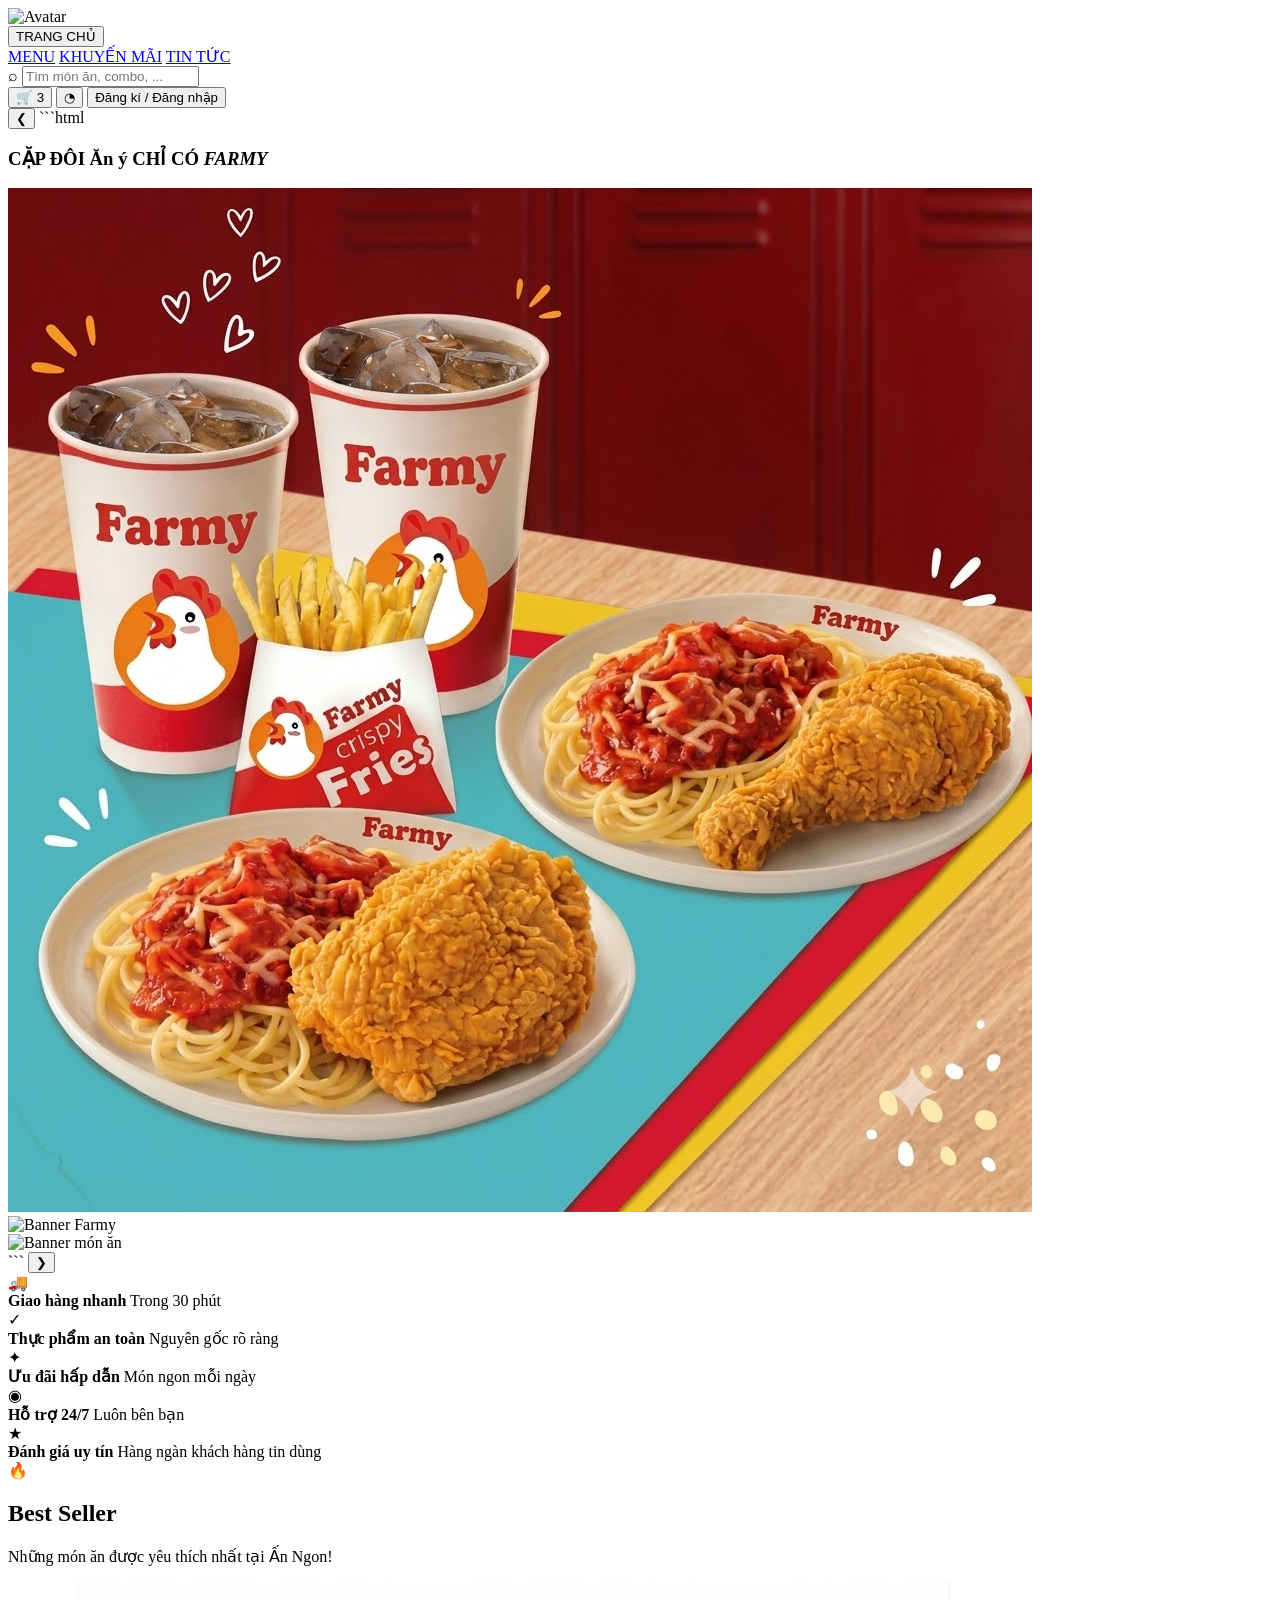
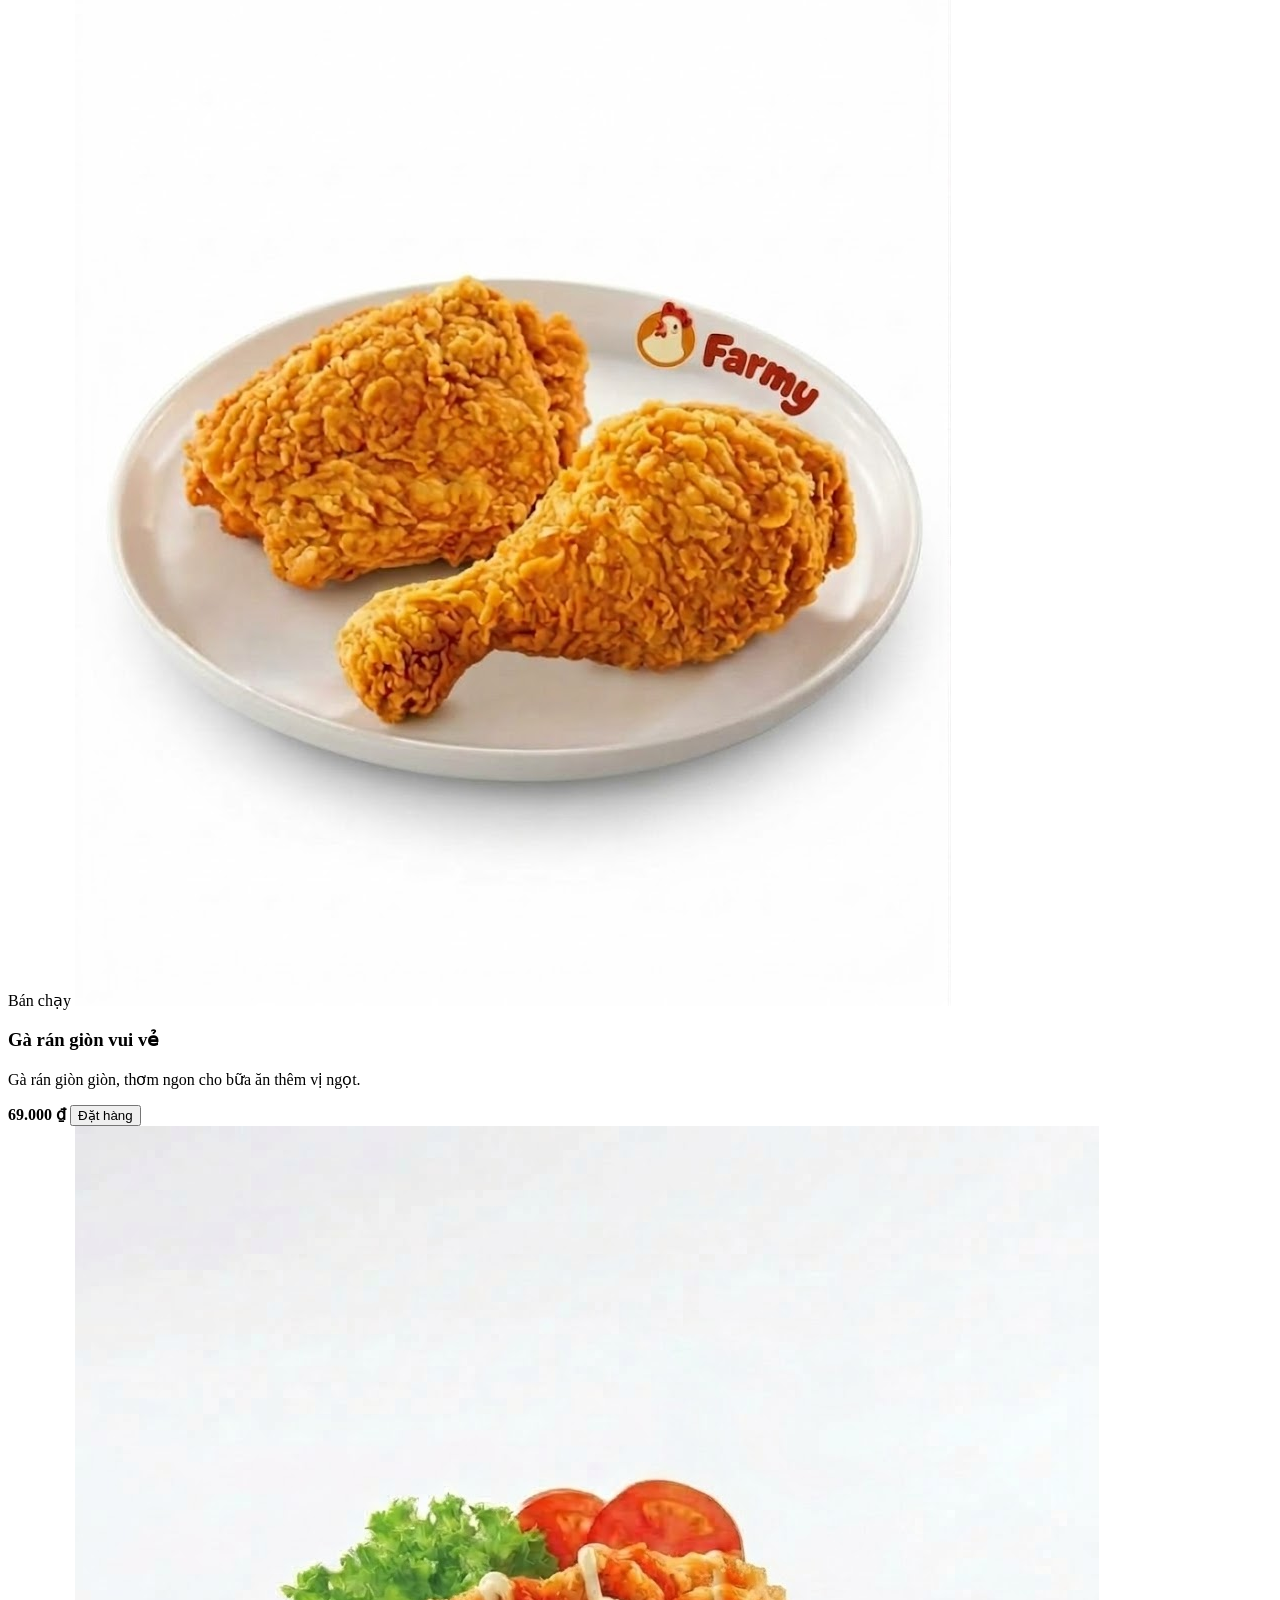
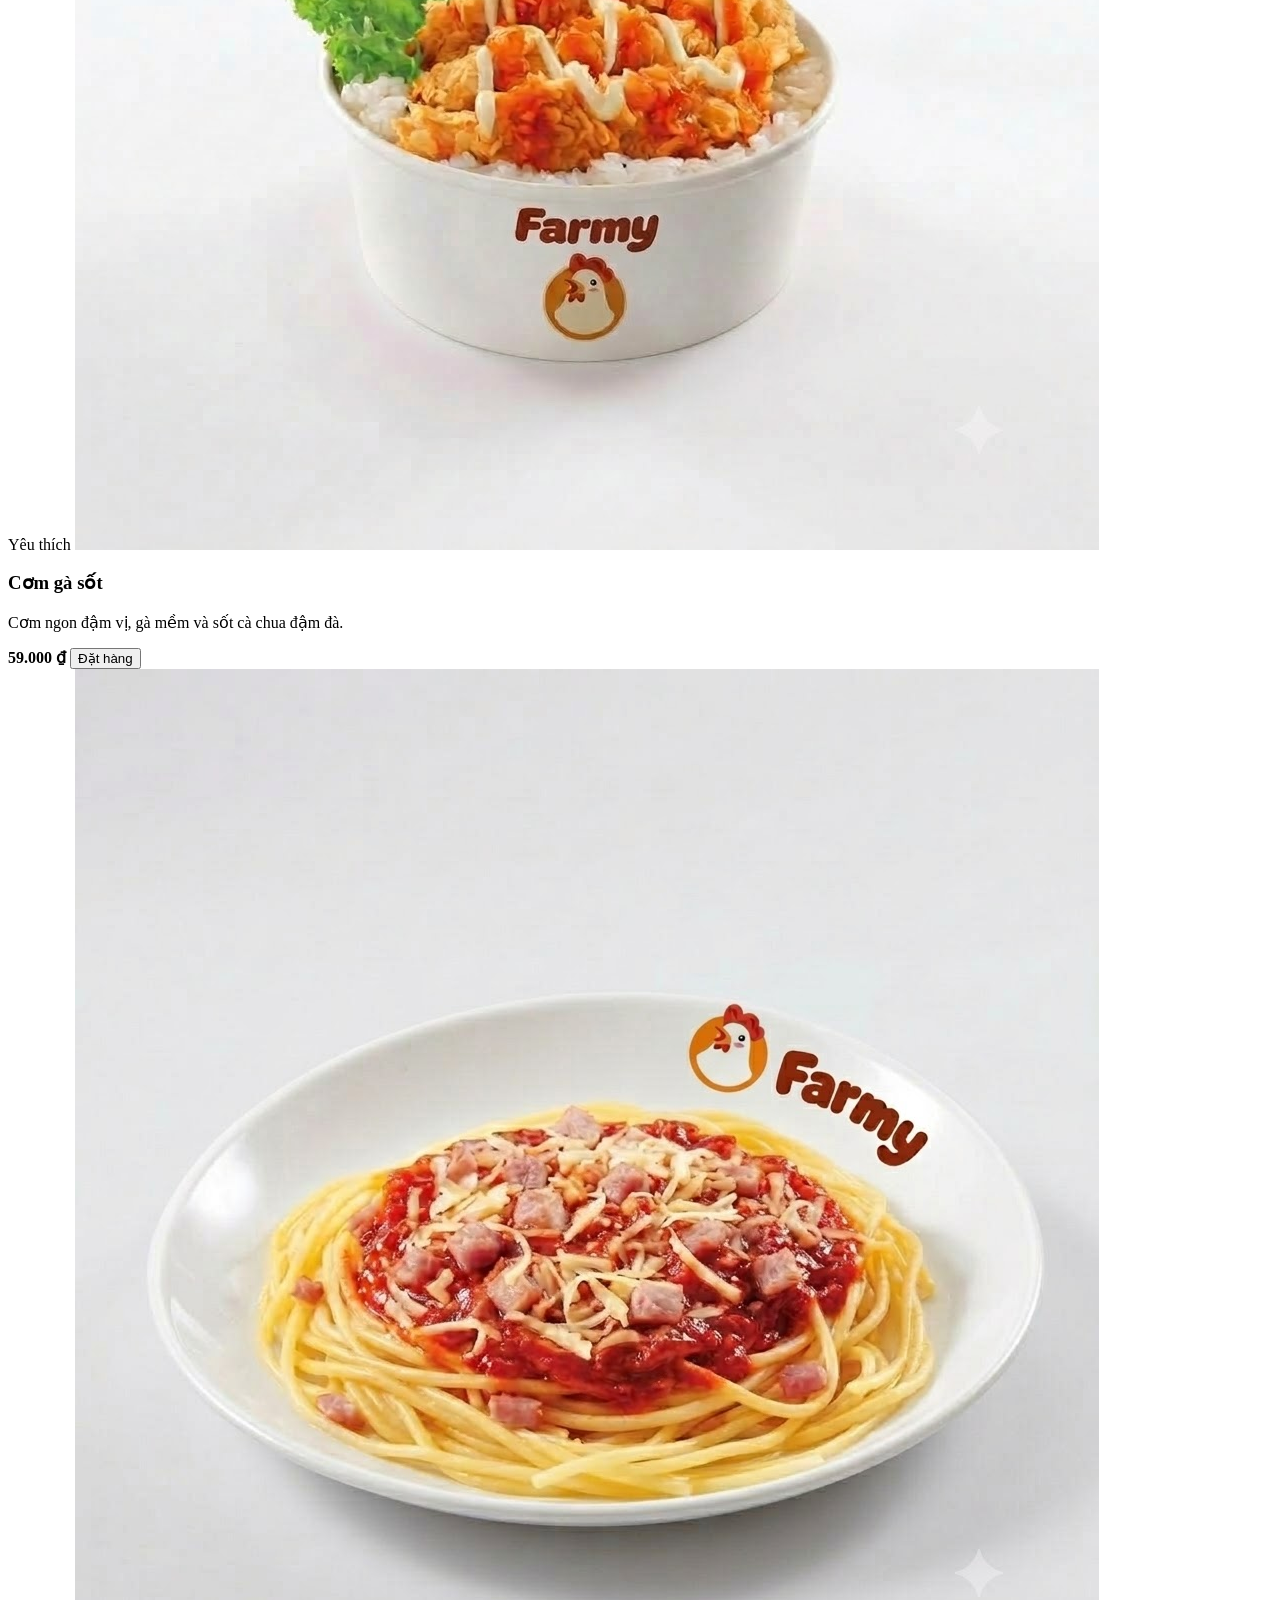
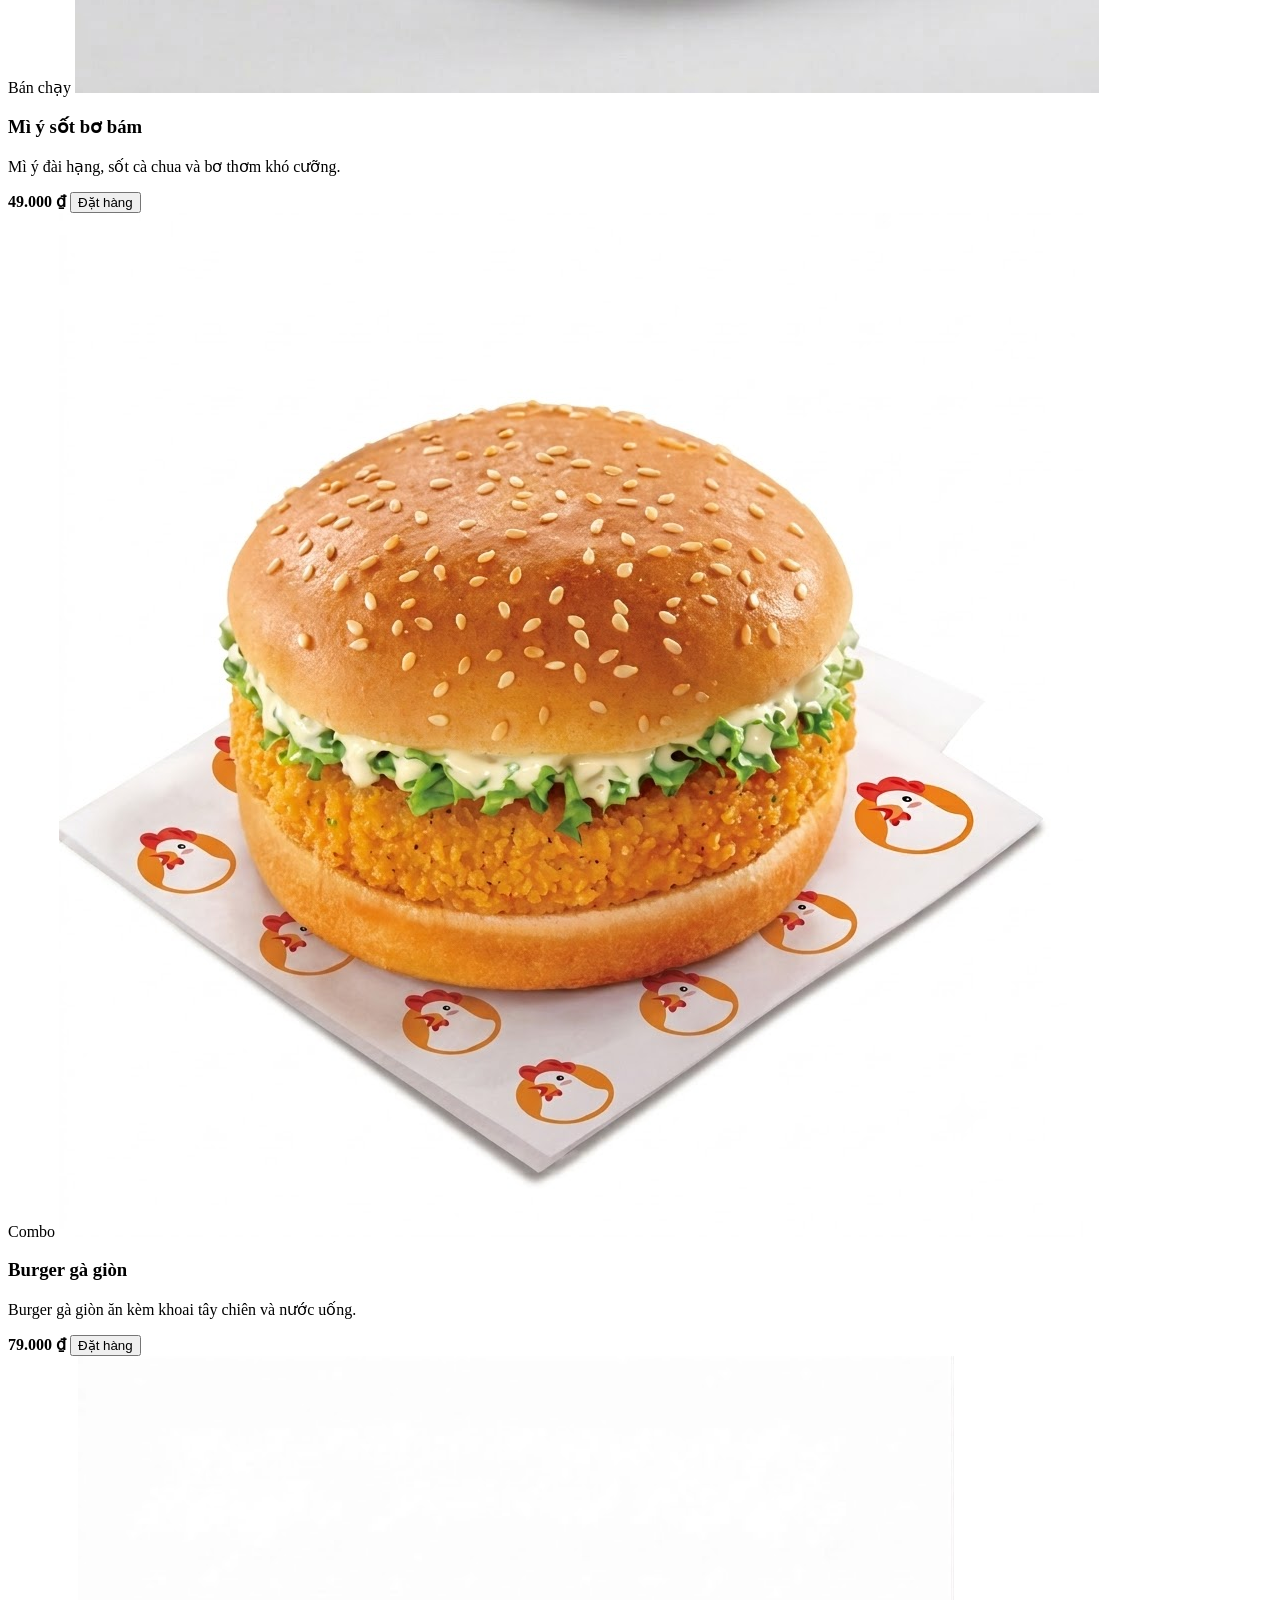
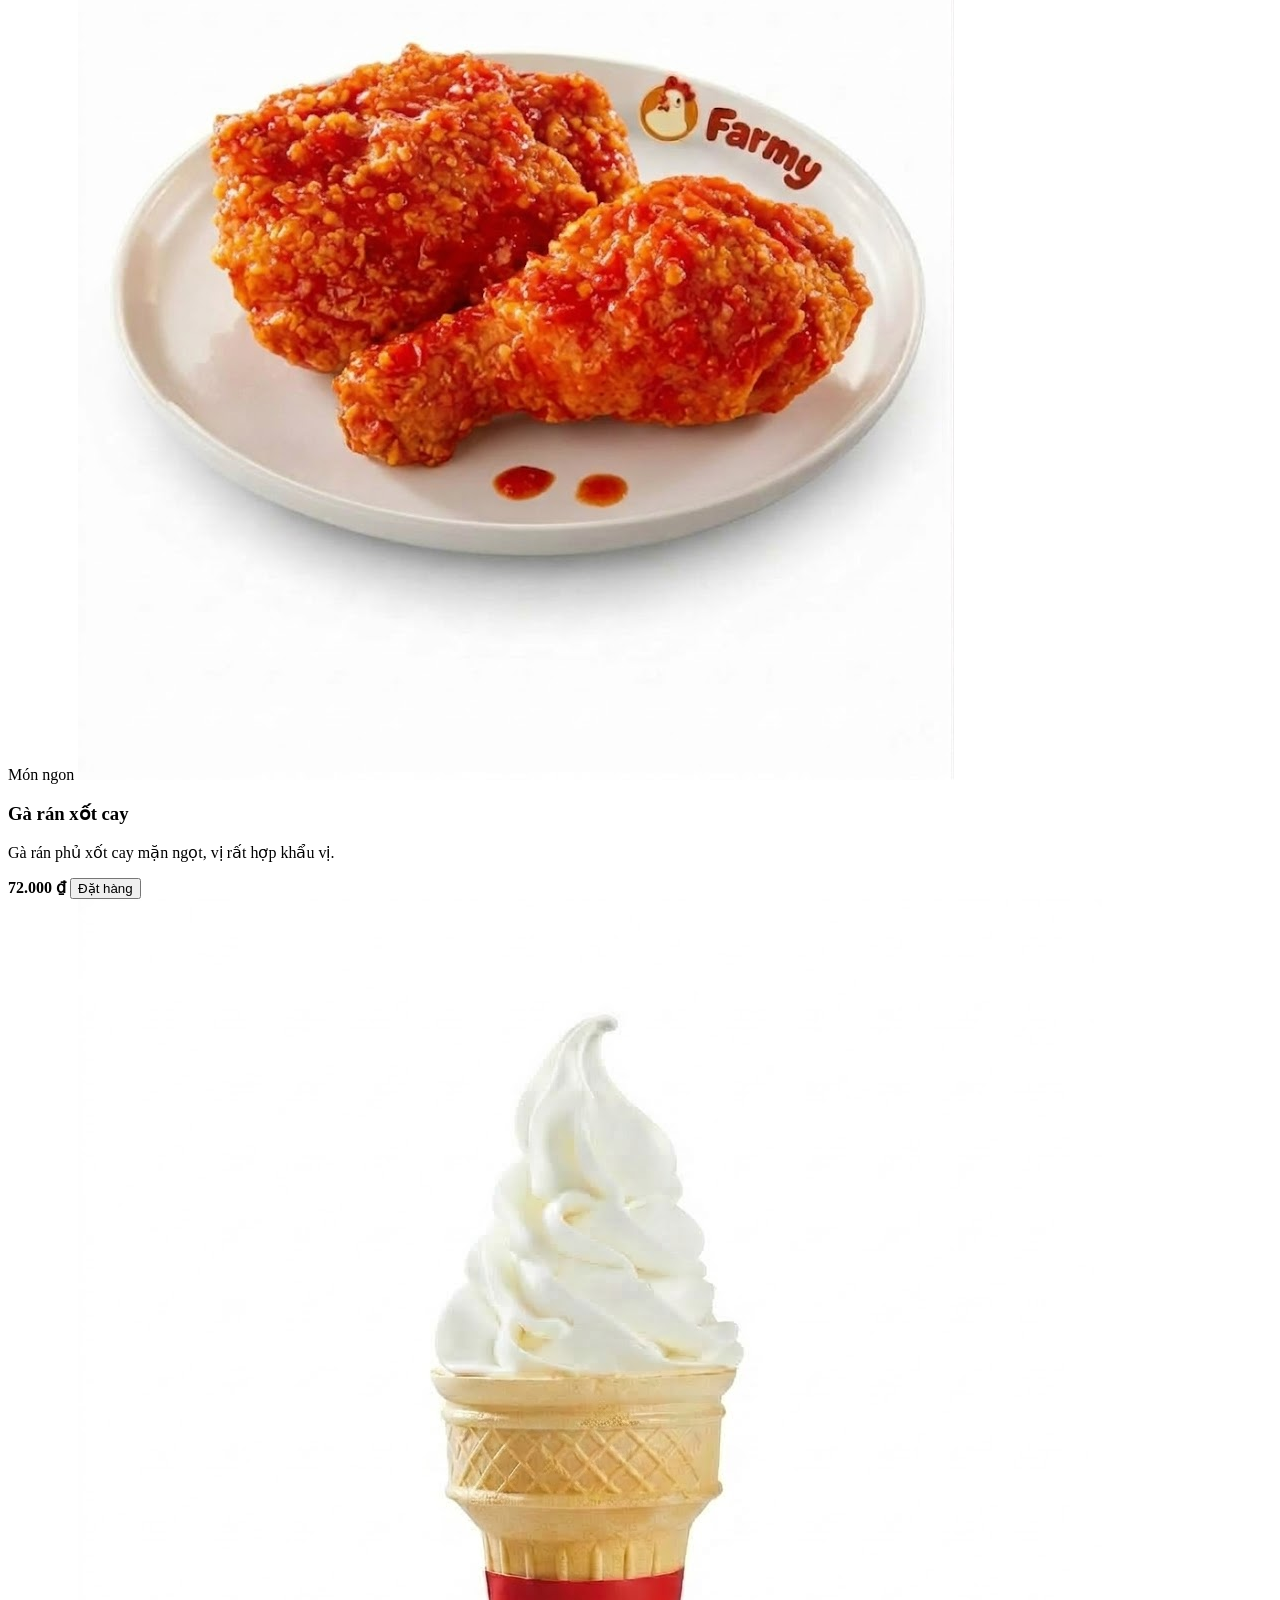
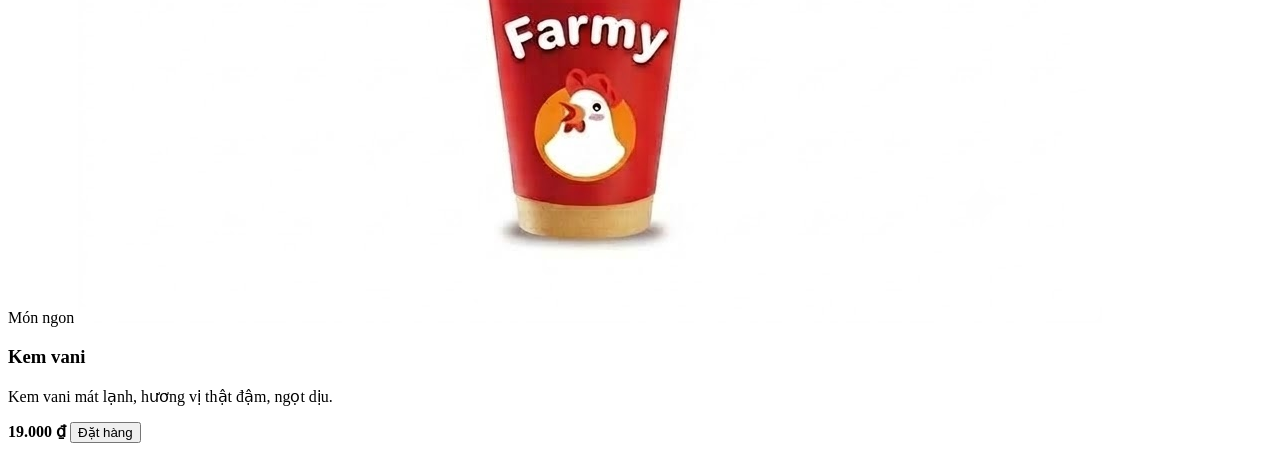
==== test.html @ b663c2c6 "Bo sung anh va cap nhat banner Farmy" ====
<!DOCTYPE html>
<html lang="vi">
  <head>
    <meta charset="UTF-8" />
    <meta name="viewport" content="width=device-width, initial-scale=1.0" />
    <title>Jollibee Style Food Landing Page</title>
    <link rel="preconnect" href="https://fonts.googleapis.com" />
    <link rel="preconnect" href="https://fonts.gstatic.com" crossorigin />
    <link href="https://fonts.googleapis.com/css2?family=Baloo+2:wght@400;600;700;800&family=Inter:wght@400;500;600;700;800&display=swap" rel="stylesheet" />
    <link rel="stylesheet" href="styles.css" />
  </head>
  <body>
    <div class="page-shell">
      <header class="topbar">
        <div class="brand-wrap">
          <div class="avatar">
            <img src="page_logo.png" alt="Avatar" />
          </div>
          <button class="brand-btn">TRANG CHỦ</button>
        </div>

        <nav class="main-nav">
          <a href="#">MENU</a>
          <a href="#">KHUYẾN MÃI</a>
          <a href="#">TIN TỨC</a>
        </nav>

        <div class="header-tools">
          <div class="search-box">
            <span class="icon-search">⌕</span>
            <input type="text" placeholder="Tìm món ăn, combo, ..." />
          </div>

          <button class="icon-btn cart-btn" aria-label="Giỏ hàng">
            <span>🛒</span>
            <span class="cart-badge">3</span>
          </button>

          <button class="icon-btn user-btn" aria-label="Tài khoản">
            <span>◔</span>
          </button>

          <button class="login-btn">Đăng kí / Đăng nhập</button>
        </div>
      </header>

      <main>
<section class="hero slider">
    <button class="slider-arrow left" aria-label="Ảnh trước">
        &#10094;
    </button>


    ```html
<div class="slider-track">
    <article class="slide active" data-bg="#f0d567">
        <div class="hero-copy">
            <h1>
                <span class="line-1">CẶP ĐÔI</span>
                <span class="line-2">Ăn ý</span>
                <span class="line-3">CHỈ CÓ <em>FARMY</em></span>
            </h1>
        </div>

        <div class="hero-visual">
            <div class="product-plate">
                <img src="./assets/images/NguyenThiThuyDuong_251230832/couple-combo.jpg" alt="Combo gà dành cho cặp đôi">
            </div>
        </div>
    </article>

    <div class="slide">
        <img src="assets/images/BuiThiNgocPhuong_251230944/header_image/page_logo.png" alt="Banner Farmy">
    </div>

    <div class="slide">
        <img src="assets/images/NguyenThuyDuong_251230832/Thư mục mới/2b1bd7cd-0207-45e8-986d-f7840a89b9d7.jpg" alt="Banner món ăn">
    </div>
</div>
```

    <button class="slider-arrow right" aria-label="Ảnh tiếp theo">
        &#10095;
    </button>
</section>

         
        <!--Khối dịch vụ-->
        <section class="features">
          <div class="feature-item">
            <div class="feature-icon">🚚</div>
            <div class="feature-text">
              <strong>Giao hàng nhanh</strong>
              <span>Trong 30 phút</span>
            </div>
          </div>

          <div class="feature-item">
            <div class="feature-icon">✓</div>
            <div class="feature-text">
              <strong>Thực phẩm an toàn</strong>
              <span>Nguyên gốc rõ ràng</span>
            </div>
          </div>

          <div class="feature-item">
            <div class="feature-icon">✦</div>
            <div class="feature-text">
              <strong>Ưu đãi hấp dẫn</strong>
              <span>Món ngon mỗi ngày</span>
            </div>
          </div>

          <div class="feature-item">
            <div class="feature-icon">◉</div>
            <div class="feature-text">
              <strong>Hỗ trợ 24/7</strong>
              <span>Luôn bên bạn</span>
            </div>
          </div>

          <div class="feature-item">
            <div class="feature-icon">★</div>
            <div class="feature-text">
              <strong>Đánh giá uy tín</strong>
              <span>Hàng ngàn khách hàng tin dùng</span>
            </div>
          </div>
        </section>

        <section class="best-seller">
          <div class="section-title">
            <span class="title-icon">🔥</span>
            <h2>Best Seller</h2>
            <p>Những món ăn được yêu thích nhất tại Ấn Ngon!</p>
          </div>

          <div class="product-grid">
            <article class="product-card">
              <span class="tag tag-hot">Bán chạy</span>
              <img src="./assets/images/NguyenThiThuyDuong_251230832/fried-chicken.jpg" alt="Gà rán giòn vui vẻ" />
              <h3>Gà rán giòn vui vẻ</h3>
              <p>Gà rán giòn giòn, thơm ngon cho bữa ăn thêm vị ngọt.</p>
              <div class="card-footer">
                <strong>69.000 ₫</strong>
                <button>Đặt hàng</button>
              </div>
            </article>

            <article class="product-card featured">
              <span class="tag tag-fav">Yêu thích</span>
              <img src="./assets/images/NguyenThiThuyDuong_251230832/chicken-rice.jpg" alt="Cơm gà sốt" />
              <h3>Cơm gà sốt</h3>
              <p>Cơm ngon đậm vị, gà mềm và sốt cà chua đậm đà.</p>
              <div class="card-footer">
                <strong>59.000 ₫</strong>
                <button>Đặt hàng</button>
              </div>
            </article>

            <article class="product-card">
              <span class="tag tag-hot">Bán chạy</span>
              <img src="./assets/images/NguyenThiThuyDuong_251230832/spaghetti.jpg" alt="Mì ý sốt bơ bám" />
              <h3>Mì ý sốt bơ bám</h3>
              <p>Mì ý đài hạng, sốt cà chua và bơ thơm khó cưỡng.</p>
              <div class="card-footer">
                <strong>49.000 ₫</strong>
                <button>Đặt hàng</button>
              </div>
            </article>

            <article class="product-card">
              <span class="tag tag-hot">Combo</span>
              <img src="./assets/images/NguyenThiThuyDuong_251230832/chicken-burger.jpg" alt="Burger gà giòn" />
              <h3>Burger gà giòn</h3>
              <p>Burger gà giòn ăn kèm khoai tây chiên và nước uống.</p>
              <div class="card-footer">
                <strong>79.000 ₫</strong>
                <button>Đặt hàng</button>
              </div>
            </article>

            <article class="product-card">
              <span class="tag tag-hot">Món ngon</span>
              <img src="./assets/images/NguyenThiThuyDuong_251230832/spicy-chicken.jpg" alt="Gà rán xốt cay" />
              <h3>Gà rán xốt cay</h3>
              <p>Gà rán phủ xốt cay mặn ngọt, vị rất hợp khẩu vị.</p>
              <div class="card-footer">
                <strong>72.000 ₫</strong>
                <button>Đặt hàng</button>
              </div>
            </article>

            <article class="product-card">
              <span class="tag tag-hot">Món ngon</span>
              <img src="./assets/images/NguyenThiThuyDuong_251230832/vanilla-ice-cream.jpg" alt="Kem vani" />
              <h3>Kem vani</h3>
              <p>Kem vani mát lạnh, hương vị thật đậm, ngọt dịu.</p>
              <div class="card-footer">
                <strong>19.000 ₫</strong>
                <button>Đặt hàng</button>
              </div>
            </article>
          </div>
        </section>
      </main>
    </div>

    <script src="script.js"></script>
  </body>
</html>
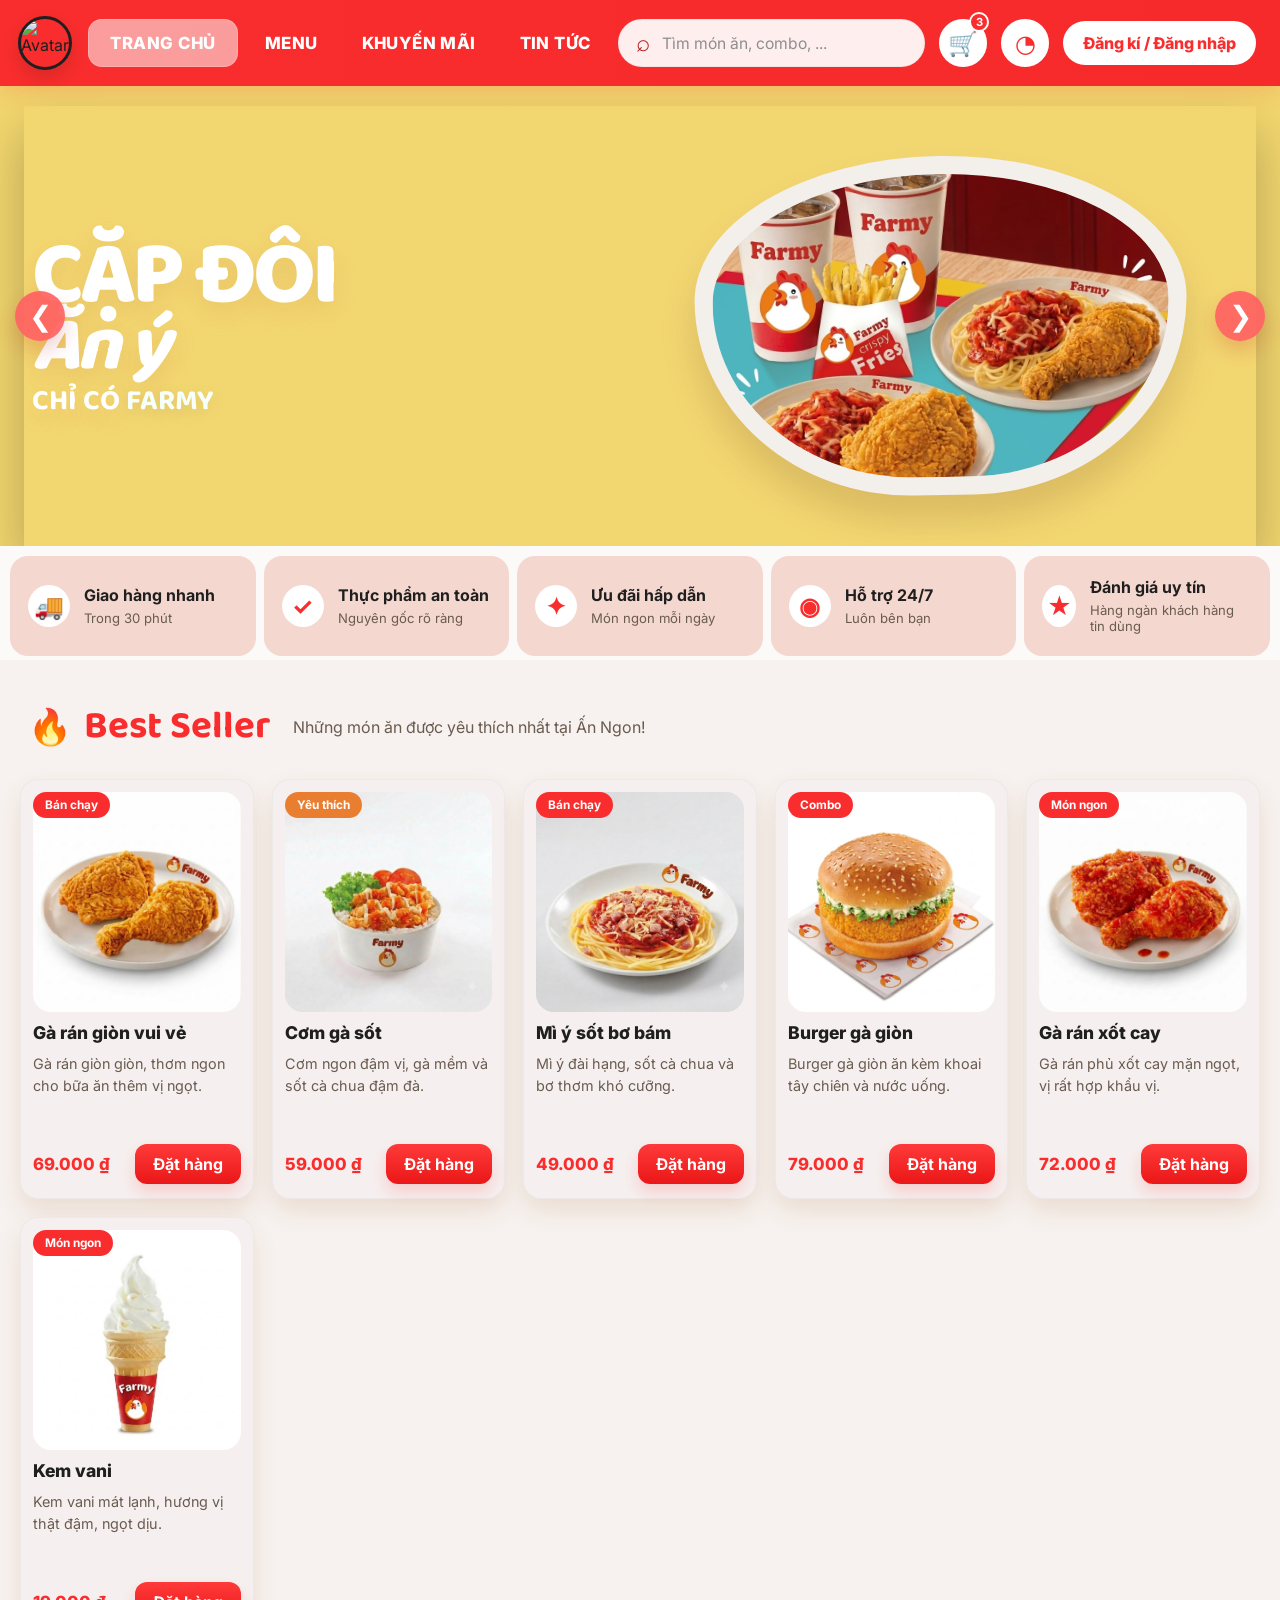
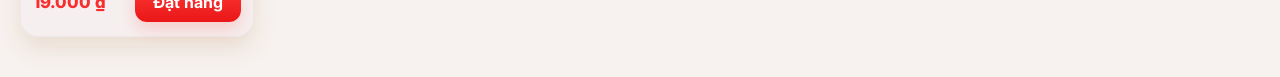
==== commit 097806de: "banner" ====
--- a/test.html
+++ b/test.html
@@ -14,7 +14,7 @@
       <header class="topbar">
         <div class="brand-wrap">
           <div class="avatar">
-            <img src="page_logo.png" alt="Avatar" />
+            <img src="assets/images/BuiThiNgocPhuong_251230944/header_image/page_logo.png" alt="Avatar" />
           </div>
           <button class="brand-btn">TRANG CHỦ</button>
         </div>
@@ -51,7 +51,7 @@
     </button>
 
 
-    ```html
+    
 <div class="slider-track">
     <article class="slide active" data-bg="#f0d567">
         <div class="hero-copy">
@@ -70,14 +70,22 @@
     </article>
 
     <div class="slide">
-        <img src="assets/images/BuiThiNgocPhuong_251230944/header_image/page_logo.png" alt="Banner Farmy">
-    </div>
-
-    <div class="slide">
-        <img src="assets/images/NguyenThuyDuong_251230832/Thư mục mới/2b1bd7cd-0207-45e8-986d-f7840a89b9d7.jpg" alt="Banner món ăn">
-    </div>
+                    <img src="assets/images/MaiPhuongDung_251230824_banner-img/best1.png">
+                </div>
+                <div class="slide">
+                    <img src="assets/images/MaiPhuongDung_251230824_banner-img/best2.png">
+                </div>
+                <div class="slide">
+                    <img src="assets/images/MaiPhuongDung_251230824_banner-img/best3.png">
+                </div>
+                <div class="slide">
+                    <img src="assets/images/MaiPhuongDung_251230824_banner-img/best4.png">
+                </div>
+                <div class="slide">
+                    <img src="assets/images/MaiPhuongDung_251230824_banner-img/best5.png">
+                </div>
 </div>
-```
+
 
     <button class="slider-arrow right" aria-label="Ảnh tiếp theo">
         &#10095;
--- a/styles.css
+++ b/styles.css
@@ -0,0 +1,745 @@
+* {
+  box-sizing: border-box;
+}
+
+:root {
+  --red: #f92d2d;
+  --red-dark: #db1b1b;
+  --yellow: #f2d66e;
+  --cream: #f6e7c4;
+  --orange: #f4b971;
+  --soft-pink: #f9e2d2;
+  --white: #fff;
+  --text: #1f1f1f;
+  --muted: #6a5b50;
+  --card-shadow: 0 12px 25px rgba(146, 76, 0, 0.12);
+  --radius: 24px;
+}
+
+html {
+  scroll-behavior: smooth;
+}
+
+body {
+  margin: 0;
+  font-family: "Inter", sans-serif;
+  background: #f4f4f4;
+  color: var(--text);
+  background-image:url(assets/images/NguyenThiThuyDuong_251230832/background-2.jpg);
+}
+.menu{
+  color:#db1b1b;
+  display:inline-block;
+}
+
+img {
+  max-width: 100%;
+  display: block;
+}
+
+button,
+input {
+  font: inherit;
+}
+
+button {
+  cursor: pointer;
+  border: none;
+}
+
+.page-shell {
+  max-width: 1600px;
+  margin: 0 auto;
+  background: #f7f2ef;
+}
+
+.topbar {
+  height: 86px;
+  background: linear-gradient(90deg, var(--red) 0%, #f62a2a 100%);
+  display: flex;
+  align-items: center;
+  justify-content: space-between;
+  gap: 20px;
+  padding: 0 24px 0 18px;
+  position: sticky;
+  top: 0;
+  z-index: 20;
+  box-shadow: 0 6px 18px rgba(255, 67, 67, 0.18);
+}
+
+.brand-wrap {
+  display: flex;
+  align-items: center;
+  gap: 16px;
+  min-width: 200px;
+}
+
+.avatar {
+  width: 54px;
+  height: 54px;
+  border-radius: 50%;
+  overflow: hidden;
+  border: 3px solid;
+  box-shadow: 0 8px 18px rgba(0, 0, 0, 0.12);
+}
+
+.avatar img {
+  width: 100%;
+  height: 100%;
+
+}
+
+.brand-btn {
+  background: #fff8;
+  color: #fff;
+  border-radius: 14px;
+  font-weight: 800;
+  font-size: 1.05rem;
+  letter-spacing: 0.5px;
+  padding: 14px 22px;
+  box-shadow: inset 0 0 0 1px rgba(255,255,255,0.18);
+}
+
+.main-nav {
+  display: flex;
+  align-items: center;
+  gap: 44px;
+  flex: 1;
+  justify-content: center;
+}
+
+.main-nav a {
+  text-decoration: none;
+  color: #fff;
+  font-weight: 800;
+  font-size: 1.05rem;
+  letter-spacing: 0.4px;
+  position: relative;
+  transition: opacity 0.2s ease;
+}
+
+.main-nav a:hover {
+  opacity: 0.8;
+}
+
+.header-tools {
+  display: flex;
+  align-items: center;
+  gap: 14px;
+}
+
+.search-box {
+  display: flex;
+  align-items: center;
+  background: rgba(255, 255, 255, 0.92);
+  border-radius: 999px;
+  height: 48px;
+  padding: 0 18px;
+  min-width: 290px;
+  box-shadow: inset 0 0 0 1px rgba(0,0,0,0.04);
+}
+
+.icon-search {
+  font-size: 1.5rem;
+  color: #b61a1a;
+  margin-right: 10px;
+  line-height: 1;
+}
+
+.search-box input {
+  border: none;
+  outline: none;
+  background: transparent;
+  width: 100%;
+  color: var(--muted);
+  font-size: 0.98rem;
+}
+
+.search-box input::placeholder {
+  color: #8e8e8e;
+}
+
+.icon-btn {
+  width: 48px;
+  height: 48px;
+  border-radius: 50%;
+  background: rgba(255,255,255,0.2);
+  color: #fff;
+  font-size: 1.5rem;
+  position: relative;
+  display: grid;
+  place-items: center;
+  box-shadow: inset 0 0 0 1px rgba(255,255,255,0.22);
+}
+
+.cart-btn {
+  background: #fff;
+  color: var(--red);
+}
+
+.cart-badge {
+  position: absolute;
+  top: -7px;
+  right: -2px;
+  width: 20px;
+  height: 20px;
+  border-radius: 50%;
+  background: var(--red);
+  color: white;
+  font-size: 0.7rem;
+  display: grid;
+  place-items: center;
+  font-weight: 700;
+  border: 2px solid #fff;
+}
+
+.user-btn {
+  background: #fff;
+  color: var(--red);
+}
+
+.login-btn {
+  background: #fff;
+  color: var(--red);
+  font-weight: 800;
+  border-radius: 999px;
+  padding: 12px 20px;
+  white-space: nowrap;
+}
+
+.hero {
+  position: relative;
+  background: var(--yellow);
+  display: flex;
+  align-items: stretch;
+  justify-content: center;
+  padding: 20px 24px 0;
+  overflow: hidden;
+}
+
+.slider-track {
+  position: relative;
+  width: 100%;
+  min-height: 440px;
+}
+
+.slide {
+  display: none;
+  min-height: 440px;
+  align-items: center;
+  justify-content: space-between;
+  gap: 20px;
+  padding: 18px 20px 0 22px;
+  background: linear-gradient(90deg, rgba(255, 255, 255, 0.02), rgba(255,255,255,0.02));
+}
+
+.slide.active {
+  display: flex;
+}
+
+.hero-copy {
+  flex: 1;
+  padding-left: 8px;
+}
+
+.hero-copy h1 {
+  margin: 0;
+  font-family: "Baloo 2", cursive;
+  font-weight: 800;
+  line-height: 0.85;
+  color: #fff;
+  text-shadow: 0 10px 25px rgba(184, 71, 36, 0.12);
+  letter-spacing: -4px;
+}
+
+.hero-copy .line-1,
+.hero-copy .line-2,
+.hero-copy .line-3 {
+  display: block;
+}
+
+.hero-copy .line-1 {
+  font-size: clamp(4rem, 7vw, 9rem);
+  color: #fff;
+}
+
+.hero-copy .line-2 {
+  font-size: clamp(3.5rem, 6vw, 7rem);
+  font-style: italic;
+  color: #fff;
+  font-family: "Baloo 2", cursive;
+}
+
+.hero-copy .line-3 {
+  font-size: clamp(1.8rem, 2vw, 2.4rem);
+  letter-spacing: 0;
+  color: #fff;
+  font-weight: 700;
+  margin-top: 10px;
+}
+
+.hero-copy .line-3 em {
+  font-style: normal;
+  color: #f6fff9;
+  text-shadow: 0 5px 18px rgba(0,0,0,0.1);
+}
+
+.hero-visual {
+  position: relative;
+  flex: 1.1;
+  display: flex;
+  justify-content: center;
+  align-items: center;
+  min-height: 420px;
+}
+
+.product-plate {
+  width: min(680px, 78%);
+  min-width: 320px;
+  aspect-ratio: 1.45;
+  border-radius: 50% 50% 44% 44% / 42% 42% 58% 58%;
+  background: #f3efea;
+  box-shadow: 0 25px 35px rgba(111, 68, 33, 0.18);
+  display: flex;
+  align-items: center;
+  justify-content: center;
+  padding: 18px;
+  transform: rotate(-1deg);
+}
+
+.product-plate img {
+  width: 100%;
+  height: 100%;
+  object-fit: cover;
+  border-radius: 50% 50% 44% 44% / 42% 42% 58% 58%;
+}
+
+.fork-wrap {
+  position: absolute;
+  right: 0;
+  top: 26%;
+  width: 160px;
+  transform: rotate(18deg);
+  filter: drop-shadow(0 12px 24px rgba(52, 24, 10, 0.2));
+}
+
+.fork-wrap.tiny {
+  width: 120px;
+}
+
+.fork-wrap img {
+  width: 100%;
+  height: auto;
+  object-fit: contain;
+}
+
+.slider-arrow {
+  position: absolute;
+  top: 50%;
+  transform: translateY(-50%);
+  width: 54px;
+  height: 54px;
+  border-radius: 50%;
+  background: rgba(255, 98, 98, 0.92);
+  color: #fff;
+  box-shadow: 0 10px 20px rgba(183, 31, 31, 0.2);
+  font-size: 2.5rem;
+  line-height: 1;
+  z-index: 2;
+}
+
+.slider-arrow.left {
+  left: 16px;
+}
+
+.slider-arrow.right {
+  right: 16px;
+}
+
+.features {
+  background: rgba(255,255,255,0.62);
+  margin: 0 0 18px;
+  display: grid;
+  grid-template-columns: repeat(5, minmax(180px, 1fr));
+  gap: 8px;
+  padding: 10px 10px 4px;
+}
+
+.feature-item {
+  background: #f4d7cf;
+  border-radius: 18px;
+  padding: 16px 18px;
+  display: flex;
+  align-items: center;
+  gap: 14px;
+  min-height: 100px;
+}
+
+.feature-icon {
+  width: 42px;
+  height: 42px;
+  border-radius: 50%;
+  background: #fff;
+  color: var(--red);
+  display: grid;
+  place-items: center;
+  font-size: 1.5rem;
+  font-weight: 700;
+}
+
+.feature-text {
+  display: flex;
+  flex-direction: column;
+  gap: 4px;
+}
+
+.feature-text strong {
+  font-size: 1rem;
+  line-height: 1.2;
+}
+
+.feature-text span {
+  font-size: 0.82rem;
+  color: var(--muted);
+}
+
+.best-seller {
+  padding: 18px 20px 40px;
+}
+
+.section-title {
+  display: flex;
+  align-items: center;
+  gap: 12px;
+  margin-bottom: 22px;
+  padding-left: 8px;
+}
+
+.title-icon {
+  font-size: 2.2rem;
+}
+
+.section-title h2 {
+  margin: 0;
+  font-size: clamp(2.1rem, 3vw, 3rem);
+  color: var(--red);
+  font-family: "Baloo 2", cursive;
+}
+
+.section-title p {
+  margin: 0 0 0 10px;
+  color: var(--muted);
+  font-size: 1rem;
+}
+
+.product-grid {
+  display: grid;
+  grid-template-columns: repeat(5, minmax(200px, 1fr));
+  gap: 18px;
+}
+
+.product-card {
+  background: #f5f0ef;
+  border-radius: 18px;
+  box-shadow: var(--card-shadow);
+  padding: 12px 12px 14px;
+  position: relative;
+  min-height: 420px;
+  display: flex;
+  flex-direction: column;
+  gap: 10px;
+  border: 1px solid rgba(0,0,0,0.03);
+  transition: transform 0.25s ease, box-shadow 0.25s ease;
+}
+
+.product-card:hover {
+  transform: translateY(-4px);
+  box-shadow: 0 18px 28px rgba(146, 76, 0, 0.14);
+}
+
+.tag {
+  position: absolute;
+  top: 12px;
+  left: 12px;
+  display: inline-flex;
+  align-items: center;
+  justify-content: center;
+  border-radius: 999px;
+  padding: 6px 12px;
+  font-size: 0.74rem;
+  font-weight: 700;
+  color: #fff;
+  z-index: 1;
+}
+
+.tag-hot {
+  background: var(--red);
+}
+
+.tag-fav {
+  background: #ea7e30;
+}
+
+.product-card img {
+  width: 100%;
+  height: 220px;
+  object-fit: cover;
+  border-radius: 18px;
+  background: #fff;
+}
+
+.product-card h3 {
+  margin: 0;
+  font-size: 1.1rem;
+  font-weight: 800;
+  color: var(--text);
+}
+
+.product-card p {
+  margin: 0;
+  font-size: 0.9rem;
+  line-height: 1.55;
+  color: var(--muted);
+  flex: 1;
+}
+
+.card-footer {
+  display: flex;
+  align-items: center;
+  justify-content: space-between;
+  gap: 12px;
+}
+
+.card-footer strong {
+  color: var(--red);
+  font-size: 1.05rem;
+  font-weight: 800;
+}
+
+.card-footer button {
+  background: linear-gradient(180deg, #ff3a3a 0%, #ea1717 100%);
+  color: #fff;
+  border-radius: 12px;
+  padding: 10px 18px;
+  font-weight: 700;
+  box-shadow: 0 8px 16px rgba(255, 68, 68, 0.2);
+}
+
+@media (max-width: 1200px) {
+  .main-nav {
+    gap: 22px;
+  }
+
+  .product-grid {
+    grid-template-columns: repeat(3, minmax(200px, 1fr));
+  }
+
+  .features {
+    grid-template-columns: repeat(3, minmax(200px, 1fr));
+  }
+}
+
+@media (max-width: 960px) {
+  .topbar {
+    flex-wrap: wrap;
+    height: auto;
+    padding: 16px 18px;
+  }
+
+  .brand-wrap,
+  .main-nav,
+  .header-tools {
+    width: 100%;
+  }
+
+  .main-nav {
+    justify-content: flex-start;
+    flex-wrap: wrap;
+  }
+
+  .header-tools {
+    justify-content: space-between;
+    flex-wrap: wrap;
+  }
+
+  .search-box {
+    min-width: 180px;
+    flex: 1;
+  }
+
+  .slide {
+    flex-direction: column;
+    text-align: center;
+    padding-top: 30px;
+  }
+
+  .hero-copy {
+    padding-left: 0;
+  }
+
+  .hero-visual {
+    width: 100%;
+  }
+
+  .product-grid {
+    grid-template-columns: repeat(2, minmax(200px, 1fr));
+  }
+}
+
+@media (max-width: 620px) {
+  .topbar {
+    gap: 12px;
+  }
+
+  .brand-btn {
+    display: none;
+  }
+
+  .main-nav {
+    gap: 10px 18px;
+  }
+
+  .header-tools {
+    gap: 8px;
+  }
+
+  .login-btn {
+    padding: 10px 14px;
+  }
+
+  .search-box {
+    min-width: 140px;
+  }
+
+  .features,
+  .product-grid {
+    grid-template-columns: 1fr;
+  }
+
+  .section-title {
+    flex-wrap: wrap;
+  }
+
+  .section-title p {
+    margin-left: 0;
+    width: 100%;
+  }
+
+  .slider-arrow {
+    width: 42px;
+    height: 42px;
+    font-size: 2rem;
+  }
+}
+
+/* Banner chứa slider */
+
+
+
+.banner-slide {
+    position: relative;
+    display: block;
+    padding: 0;
+    width: 100%;
+    aspect-ratio: 16/9;
+    overflow: hidden;
+    background: #f2d66e;
+}
+
+/* Khung chứa 3 ảnh */
+.slide-wrapper {
+    position: relative;
+    width: 100%;
+    height: 100%;
+    overflow:hidden;
+}
+.slider-track{
+  width:100%;
+  height:100%;
+  display:flex;
+  justify-content: center;
+  align-items: center;
+}
+.slide{
+    width: 100%;
+    height:100%;
+    padding:0;
+    overflow: hidden;
+    box-shadow: 0 1.5rem 3rem rgba(6,0,0,0.25);
+    display: none;
+    justify-content: center;
+    align-items: center;
+}
+/* Mặc định ẩn ảnh */
+
+
+/* Chỉ hiện ảnh đang được chọn */
+.slide.active {
+    display: flex;
+}
+
+/* Ảnh chiếm toàn bộ chiều rộng banner */
+.slide img {
+    width: 100%;
+    height: 100%;
+    object-fit: cover;
+}
+.slide-nav {
+   display: flex;
+    column-gap: 1rem;
+    position: absolute;
+    bottom: 1.25rem;
+    left: 50%;
+    transform: translateX(-50%);
+    z-index: 1;
+}
+.slide-nav a {
+    width: 0.5rem;
+    height: 0.5rem;
+    background-color: #fff;
+    opacity: 0.75;
+}
+.slide-nav a:hover{
+   opacity: 1;
+}
+/* Hai nút điều hướng */
+.slider-arrow {
+    position: absolute;
+    top: 50%;
+    transform: translateY(-50%);
+    z-index: 10;
+    width: 50px;
+    height: 50px;
+    border-radius: 50%;
+    background: rgba(255, 98, 98, 0.92);
+    color: white;
+    font-size: 28px;
+    cursor: pointer;
+    display: flex;
+    align-items: center;
+    justify-content: center;
+}
+
+.slider-arrow.left {
+    left: 15px;
+}
+
+.slider-arrow.right {
+    right: 15px;
+}
+
+@media (max-width: 600px) {
+    .slider-arrow {
+        width: 36px;
+        height: 36px;
+        font-size: 20px;
+    }
+
+    .slider-arrow.left {
+        left: 8px;
+    }
+
+    .slider-arrow.right {
+        right: 8px;
+    }
+}
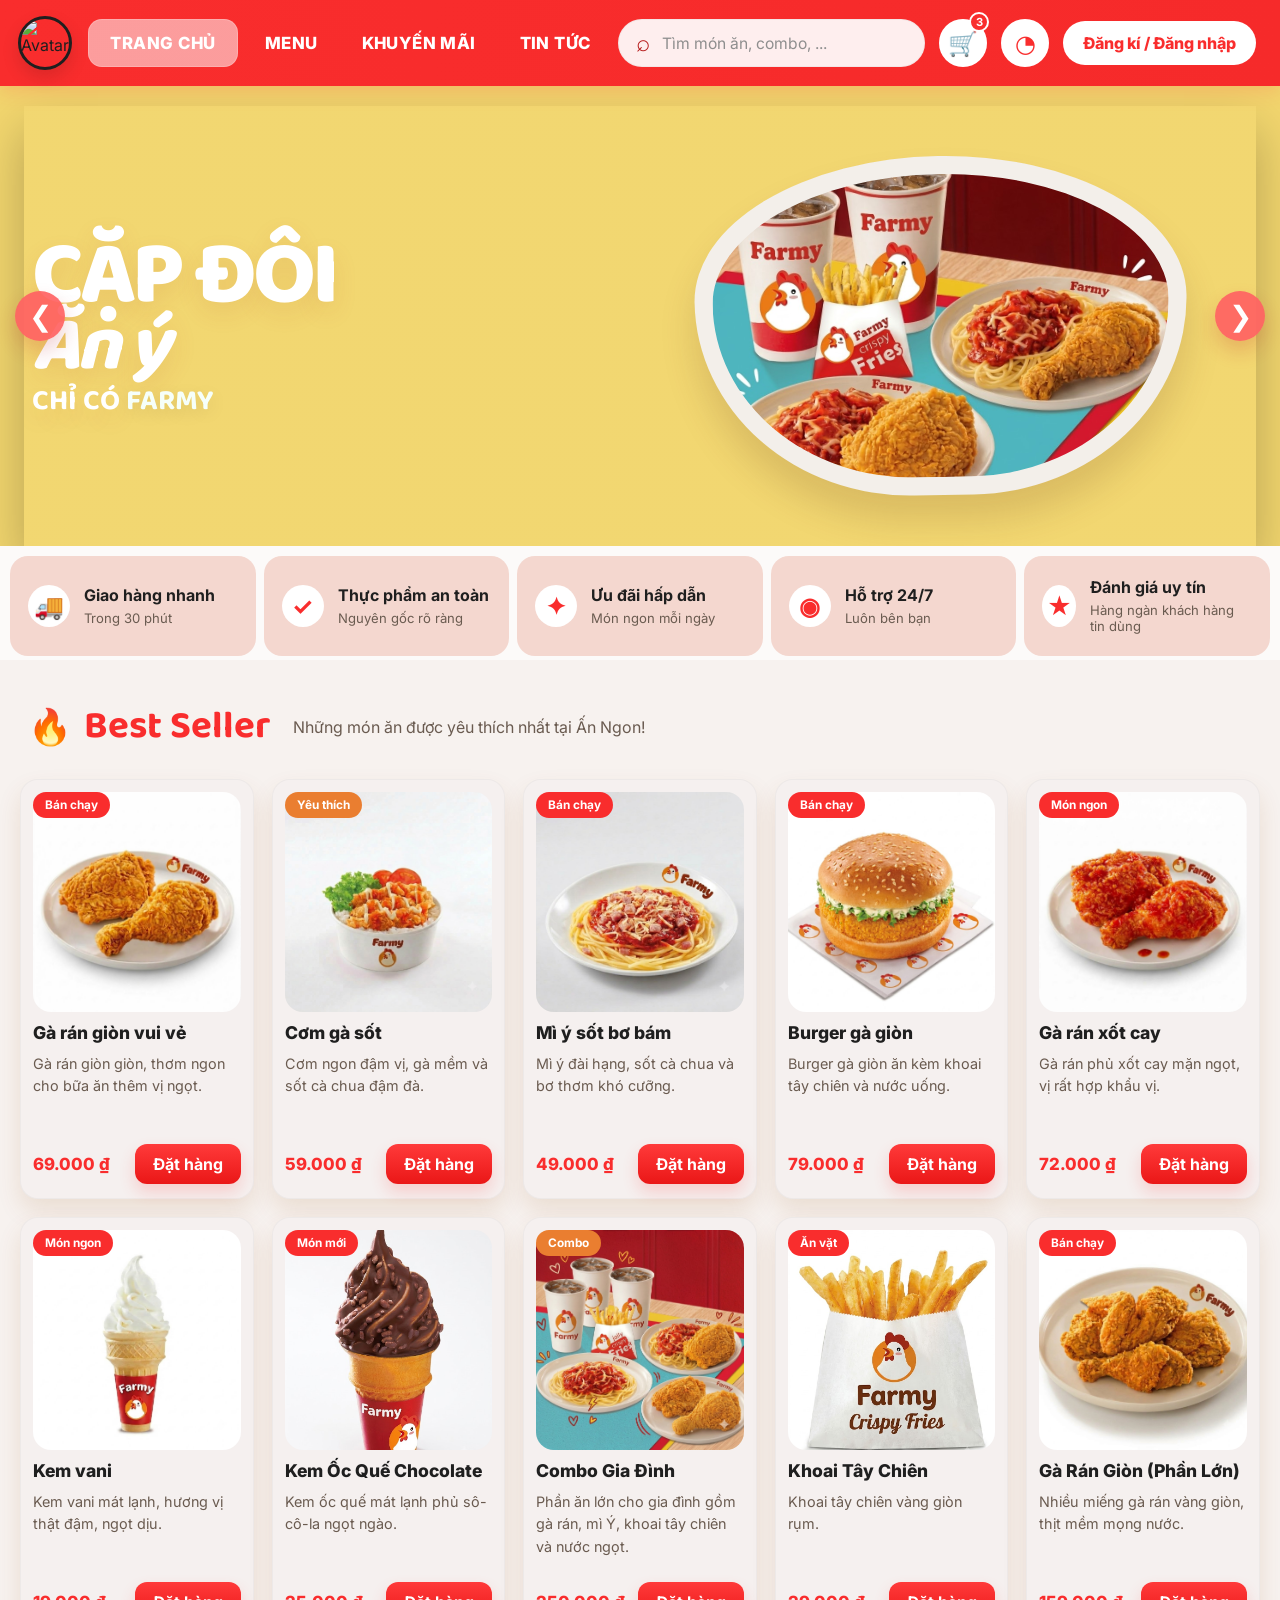
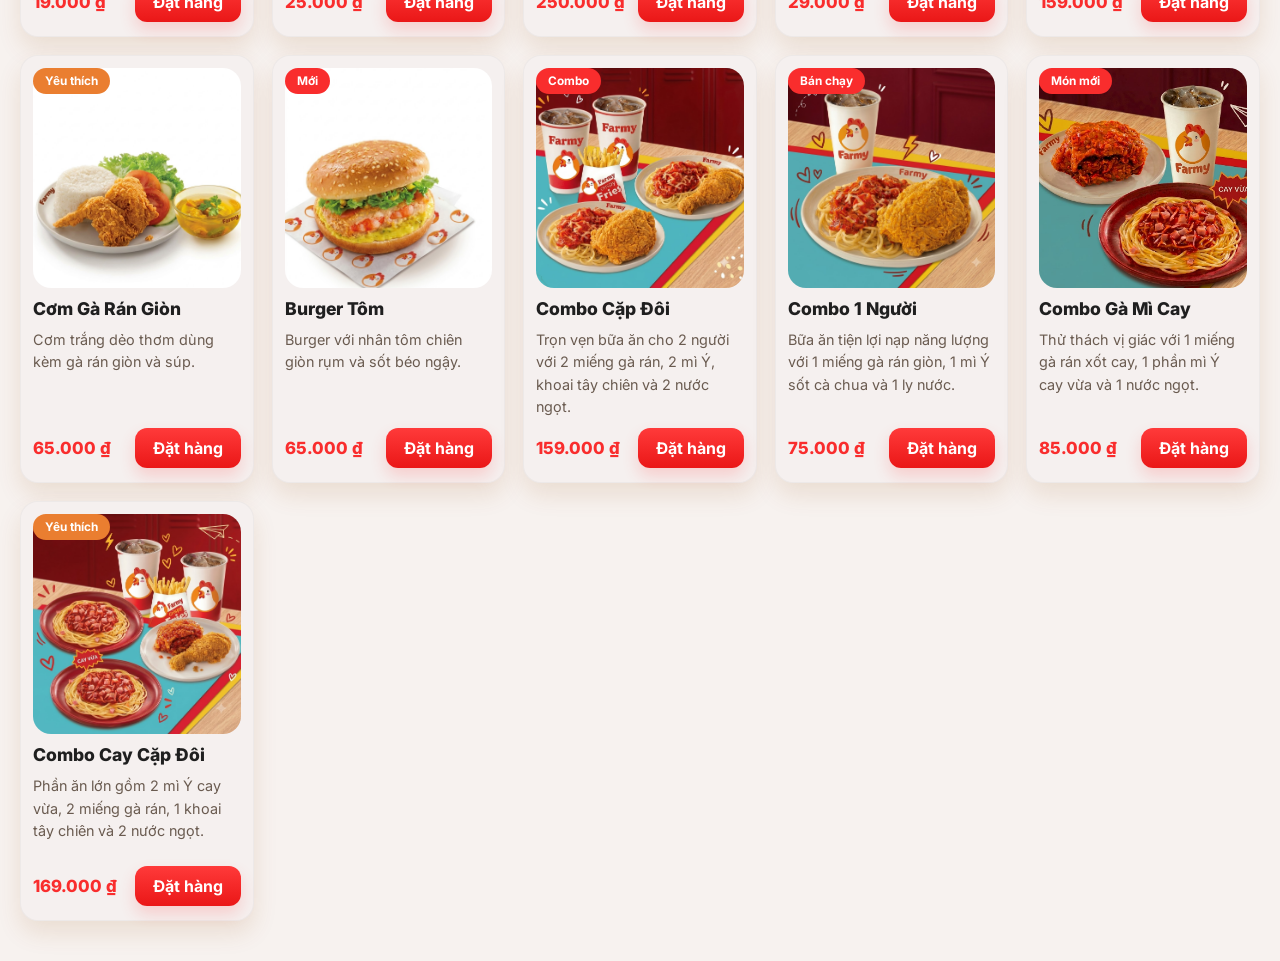
==== commit 38bb5db8: "Bo sung menu" ====
--- a/test.html
+++ b/test.html
@@ -178,7 +178,7 @@
             </article>
 
             <article class="product-card">
-              <span class="tag tag-hot">Combo</span>
+              <span class="tag tag-hot">Bán chạy</span>
               <img src="./assets/images/NguyenThiThuyDuong_251230832/chicken-burger.jpg" alt="Burger gà giòn" />
               <h3>Burger gà giòn</h3>
               <p>Burger gà giòn ăn kèm khoai tây chiên và nước uống.</p>
@@ -209,6 +209,122 @@
                 <button>Đặt hàng</button>
               </div>
             </article>
+
+            <!-- Các món bổ sung từ hình ảnh -->
+            <article class="product-card">
+              <span class="tag tag-hot">Món mới</span>
+              <img src="./assets/images/NguyenThiThuyDuong_251230832/chocolate-ice-cream.jpg" alt="Kem Ốc Quế Chocolate" />
+              <h3>Kem Ốc Quế Chocolate</h3>
+              <p>Kem ốc quế mát lạnh phủ sô-cô-la ngọt ngào.</p>
+              <div class="card-footer">
+                <strong>25.000 ₫</strong>
+                <button>Đặt hàng</button>
+              </div>
+            </article>
+
+            <article class="product-card">
+              <span class="tag tag-fav">Combo</span>
+              <img src="./assets/images/NguyenThiThuyDuong_251230832/family-combo.jpg" alt="Combo Gia Đình" />
+              <h3>Combo Gia Đình</h3>
+              <p>Phần ăn lớn cho gia đình gồm gà rán, mì Ý, khoai tây chiên và nước ngọt.</p>
+              <div class="card-footer">
+                <strong>250.000 ₫</strong>
+                <button>Đặt hàng</button>
+              </div>
+            </article>
+
+            <article class="product-card">
+              <span class="tag tag-hot">Ăn vặt</span>
+              <img src="./assets/images/NguyenThiThuyDuong_251230832/french-fries.jpg" alt="Khoai Tây Chiên" />
+              <h3>Khoai Tây Chiên</h3>
+              <p>Khoai tây chiên vàng giòn rụm.</p>
+              <div class="card-footer">
+                <strong>29.000 ₫</strong>
+                <button>Đặt hàng</button>
+              </div>
+            </article>
+            
+            <article class="product-card">
+              <span class="tag tag-hot">Bán chạy</span>
+              <img src="./assets/images/NguyenThiThuyDuong_251230832/fried-chicken-pieces.jpg" alt="Gà Rán Giòn (Nhiều Miếng)" />
+              <h3>Gà Rán Giòn (Phần Lớn)</h3>
+              <p>Nhiều miếng gà rán vàng giòn, thịt mềm mọng nước.</p>
+              <div class="card-footer">
+                <strong>159.000 ₫</strong>
+                <button>Đặt hàng</button>
+              </div>
+            </article>
+
+            <article class="product-card">
+              <span class="tag tag-fav">Yêu thích</span>
+              <img src="./assets/images/NguyenThiThuyDuong_251230832/fried-chicken-rice.jpg" alt="Cơm Gà Rán Giòn" />
+              <h3>Cơm Gà Rán Giòn</h3>
+              <p>Cơm trắng dẻo thơm dùng kèm gà rán giòn và súp.</p>
+              <div class="card-footer">
+                <strong>65.000 ₫</strong>
+                <button>Đặt hàng</button>
+              </div>
+            </article>
+
+            <article class="product-card">
+              <span class="tag tag-hot">Mới</span>
+              <img src="./assets/images/NguyenThiThuyDuong_251230832/shrimp-burger.jpg" alt="Burger Tôm" />
+              <h3>Burger Tôm</h3>
+              <p>Burger với nhân tôm chiên giòn rụm và sốt béo ngậy.</p>
+              <div class="card-footer">
+                <strong>65.000 ₫</strong>
+                <button>Đặt hàng</button>
+              </div>
+            </article>
+
+            <!-- Combo Cặp Đôi -->
+            <article class="product-card">
+              <span class="tag tag-hot">Combo</span>
+              <img src="./assets/images/NguyenThiThuyDuong_251230832/couple-combo.jpg" alt="Combo Cặp Đôi" />
+              <h3>Combo Cặp Đôi</h3>
+              <p>Trọn vẹn bữa ăn cho 2 người với 2 miếng gà rán, 2 mì Ý, khoai tây chiên và 2 nước ngọt.</p>
+              <div class="card-footer">
+                <strong>159.000 ₫</strong>
+                <button>Đặt hàng</button>
+              </div>
+            </article>
+
+            <!-- Combo 1 Người -->
+            <article class="product-card">
+              <span class="tag tag-hot">Bán chạy</span>
+              <img src="./assets/images/NguyenThiThuyDuong_251230832/single-combo.jpg" alt="Combo 1 Người" />
+              <h3>Combo 1 Người</h3>
+              <p>Bữa ăn tiện lợi nạp năng lượng với 1 miếng gà rán giòn, 1 mì Ý sốt cà chua và 1 ly nước.</p>
+              <div class="card-footer">
+                <strong>75.000 ₫</strong>
+                <button>Đặt hàng</button>
+              </div>
+            </article>
+
+            <!-- Combo Gà Mì Cay -->
+            <article class="product-card">
+              <span class="tag tag-hot">Món mới</span>
+              <img src="./assets/images/NguyenThiThuyDuong_251230832/spicy-chicken-combo.jpg" alt="Combo Gà Mì Cay" />
+              <h3>Combo Gà Mì Cay</h3>
+              <p>Thử thách vị giác với 1 miếng gà rán xốt cay, 1 phần mì Ý cay vừa và 1 nước ngọt.</p>
+              <div class="card-footer">
+                <strong>85.000 ₫</strong>
+                <button>Đặt hàng</button>
+              </div>
+            </article>
+
+            <!-- Combo Cay Cặp Đôi -->
+            <article class="product-card">
+              <span class="tag tag-fav">Yêu thích</span>
+              <img src="./assets/images/NguyenThiThuyDuong_251230832/spicy-combo.jpg" alt="Combo Cay Cặp Đôi" />
+              <h3>Combo Cay Cặp Đôi</h3>
+              <p>Phần ăn lớn gồm 2 mì Ý cay vừa, 2 miếng gà rán, 1 khoai tây chiên và 2 nước ngọt.</p>
+              <div class="card-footer">
+                <strong>169.000 ₫</strong>
+                <button>Đặt hàng</button>
+              </div>
+            </article>
+
           </div>
         </section>
       </main>
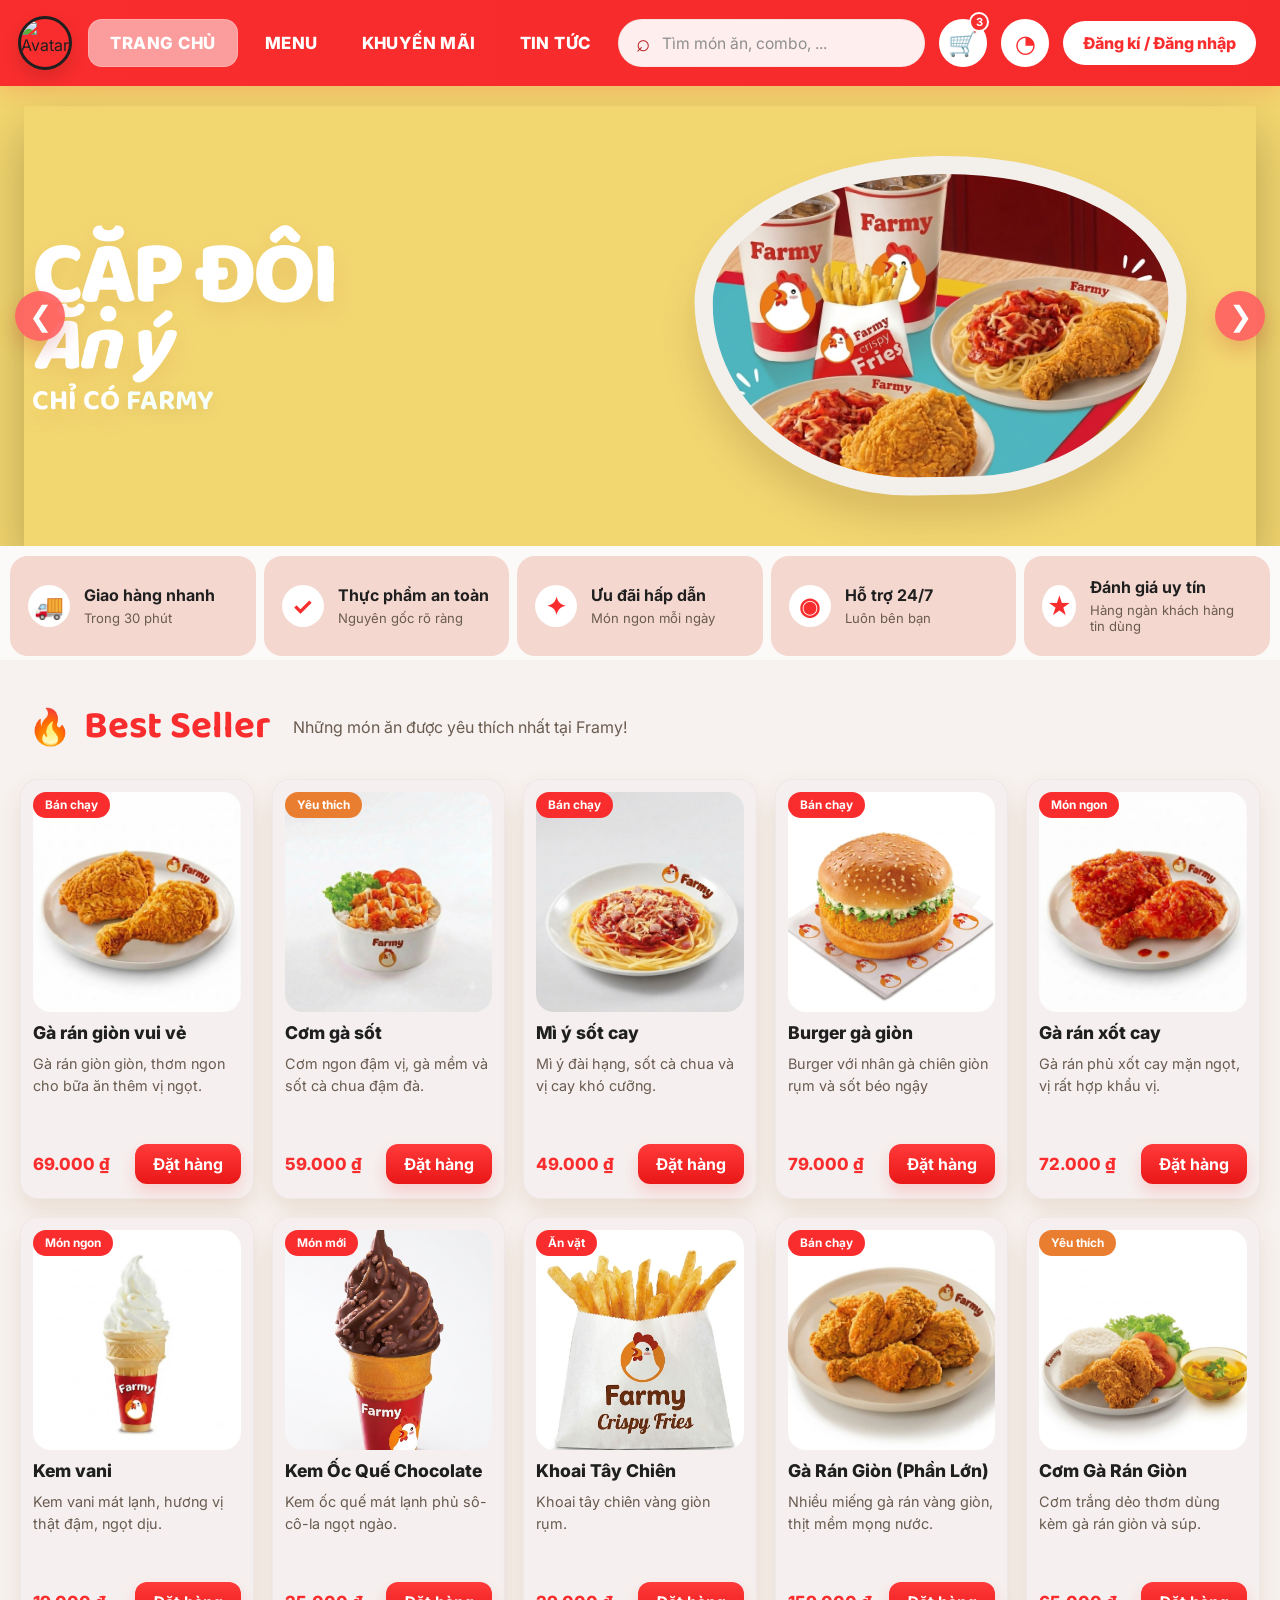
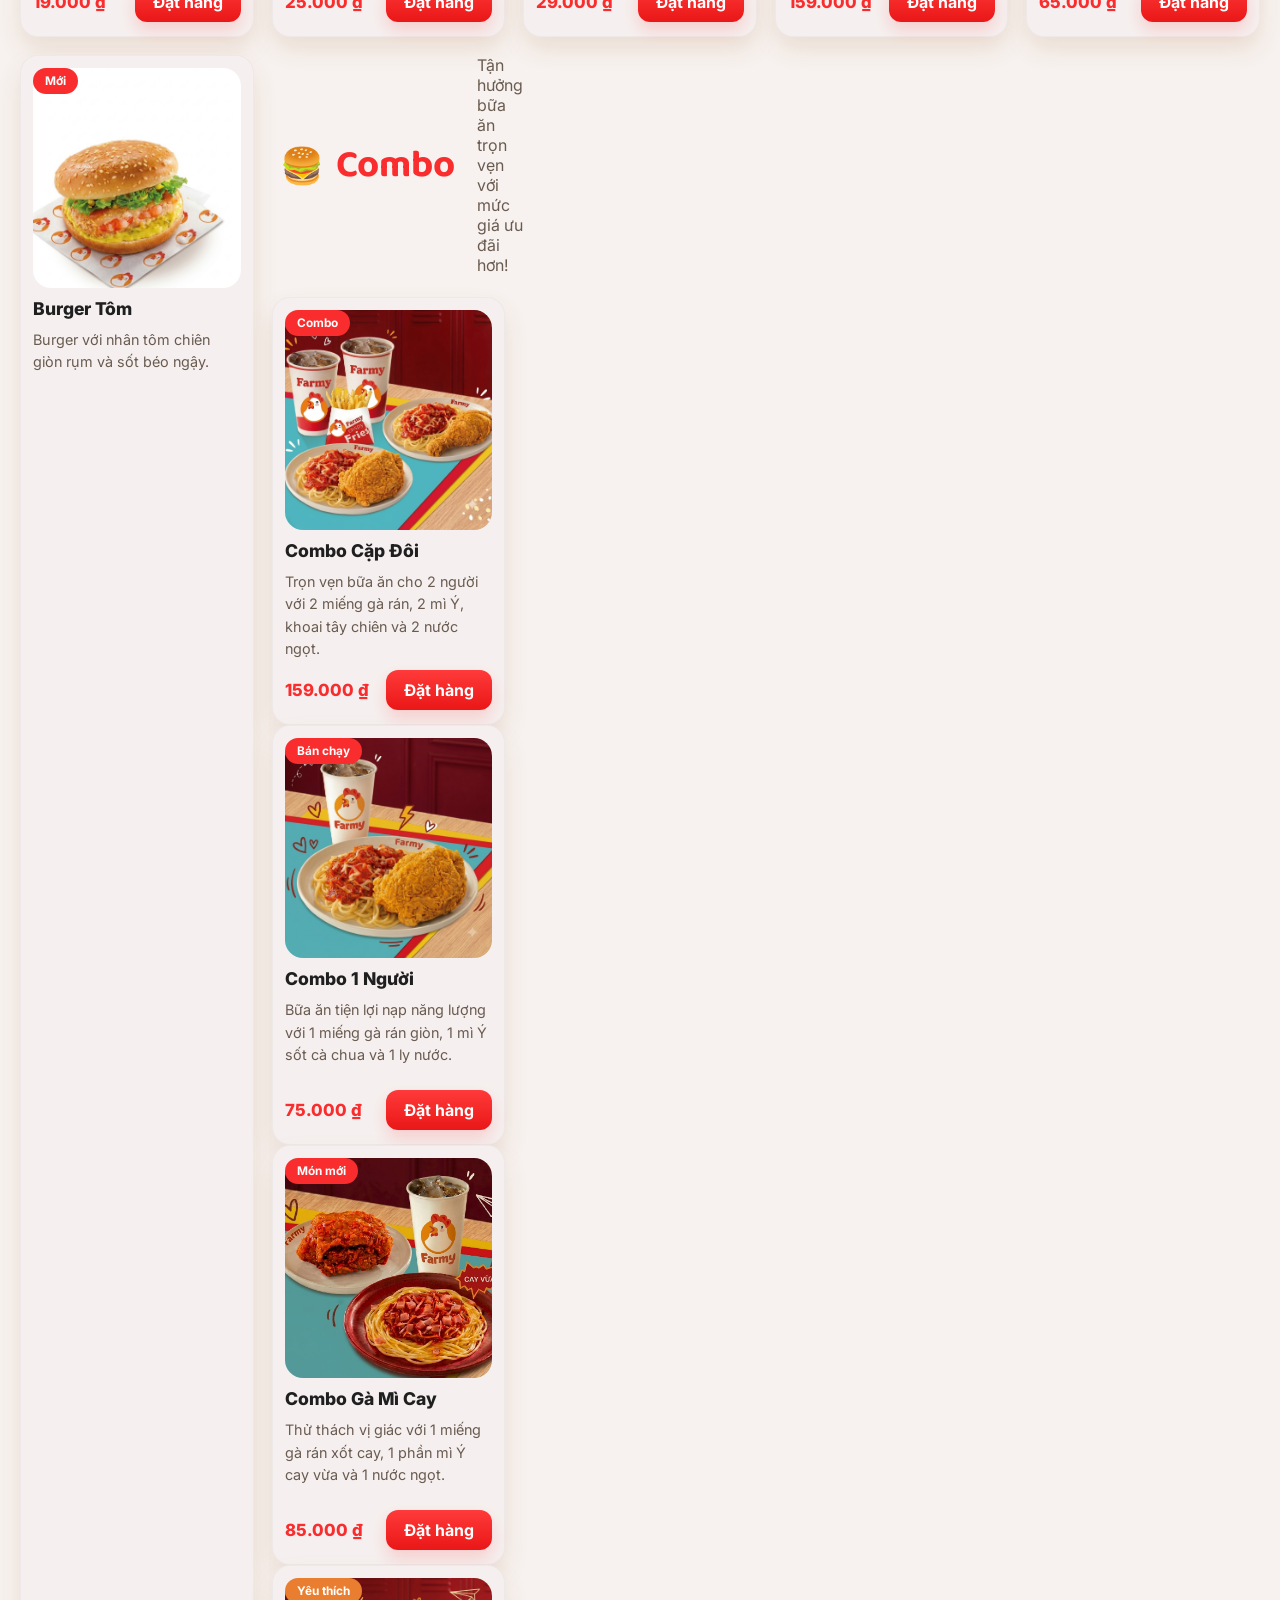
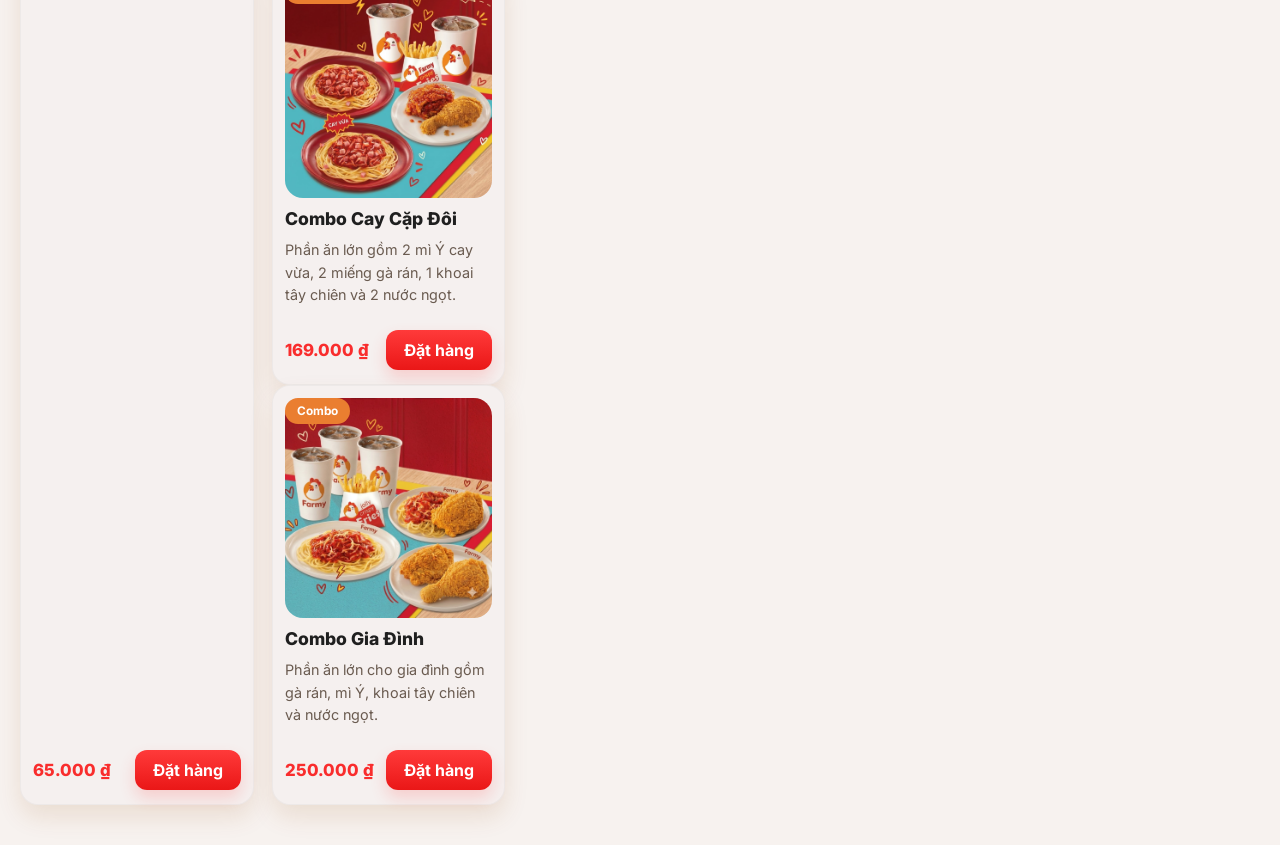
==== commit b0e03e4c: "Bo sung menu" ====
--- a/test.html
+++ b/test.html
@@ -140,7 +140,7 @@
           <div class="section-title">
             <span class="title-icon">🔥</span>
             <h2>Best Seller</h2>
-            <p>Những món ăn được yêu thích nhất tại Ấn Ngon!</p>
+            <p>Những món ăn được yêu thích nhất tại Framy!</p>
           </div>
 
           <div class="product-grid">
@@ -169,8 +169,8 @@
             <article class="product-card">
               <span class="tag tag-hot">Bán chạy</span>
               <img src="./assets/images/NguyenThiThuyDuong_251230832/spaghetti.jpg" alt="Mì ý sốt bơ bám" />
-              <h3>Mì ý sốt bơ bám</h3>
-              <p>Mì ý đài hạng, sốt cà chua và bơ thơm khó cưỡng.</p>
+              <h3>Mì ý sốt cay</h3>
+              <p>Mì ý đài hạng, sốt cà chua và vị cay khó cưỡng.</p>
               <div class="card-footer">
                 <strong>49.000 ₫</strong>
                 <button>Đặt hàng</button>
@@ -181,7 +181,7 @@
               <span class="tag tag-hot">Bán chạy</span>
               <img src="./assets/images/NguyenThiThuyDuong_251230832/chicken-burger.jpg" alt="Burger gà giòn" />
               <h3>Burger gà giòn</h3>
-              <p>Burger gà giòn ăn kèm khoai tây chiên và nước uống.</p>
+              <p>Burger với nhân gà chiên giòn rụm và sốt béo ngậy</p>
               <div class="card-footer">
                 <strong>79.000 ₫</strong>
                 <button>Đặt hàng</button>
@@ -223,6 +223,105 @@
             </article>
 
             <article class="product-card">
+              <span class="tag tag-hot">Ăn vặt</span>
+              <img src="./assets/images/NguyenThiThuyDuong_251230832/french-fries.jpg" alt="Khoai Tây Chiên" />
+              <h3>Khoai Tây Chiên</h3>
+              <p>Khoai tây chiên vàng giòn rụm.</p>
+              <div class="card-footer">
+                <strong>29.000 ₫</strong>
+                <button>Đặt hàng</button>
+              </div>
+            </article>
+            
+            <article class="product-card">
+              <span class="tag tag-hot">Bán chạy</span>
+              <img src="./assets/images/NguyenThiThuyDuong_251230832/fried-chicken-pieces.jpg" alt="Gà Rán Giòn (Nhiều Miếng)" />
+              <h3>Gà Rán Giòn (Phần Lớn)</h3>
+              <p>Nhiều miếng gà rán vàng giòn, thịt mềm mọng nước.</p>
+              <div class="card-footer">
+                <strong>159.000 ₫</strong>
+                <button>Đặt hàng</button>
+              </div>
+            </article>
+
+            <article class="product-card">
+              <span class="tag tag-fav">Yêu thích</span>
+              <img src="./assets/images/NguyenThiThuyDuong_251230832/fried-chicken-rice.jpg" alt="Cơm Gà Rán Giòn" />
+              <h3>Cơm Gà Rán Giòn</h3>
+              <p>Cơm trắng dẻo thơm dùng kèm gà rán giòn và súp.</p>
+              <div class="card-footer">
+                <strong>65.000 ₫</strong>
+                <button>Đặt hàng</button>
+              </div>
+            </article>
+
+            <article class="product-card">
+              <span class="tag tag-hot">Mới</span>
+              <img src="./assets/images/NguyenThiThuyDuong_251230832/shrimp-burger.jpg" alt="Burger Tôm" />
+              <h3>Burger Tôm</h3>
+              <p>Burger với nhân tôm chiên giòn rụm và sốt béo ngậy.</p>
+              <div class="card-footer">
+                <strong>65.000 ₫</strong>
+                <button>Đặt hàng</button>
+              </div>
+            </article>
+            
+            <section class="menu-category">
+          <div class="section-title">
+            <span class="title-icon">🍔</span>
+            <h2>Combo </h2>
+            <p>Tận hưởng bữa ăn trọn vẹn với mức giá ưu đãi hơn!</p>
+          </div>
+
+            <!-- Combo Cặp Đôi -->
+            <article class="product-card">
+              <span class="tag tag-hot">Combo</span>
+              <img src="./assets/images/NguyenThiThuyDuong_251230832/couple-combo.jpg" alt="Combo Cặp Đôi" />
+              <h3>Combo Cặp Đôi</h3>
+              <p>Trọn vẹn bữa ăn cho 2 người với 2 miếng gà rán, 2 mì Ý, khoai tây chiên và 2 nước ngọt.</p>
+              <div class="card-footer">
+                <strong>159.000 ₫</strong>
+                <button>Đặt hàng</button>
+              </div>
+            </article>
+
+            <!-- Combo 1 Người -->
+            <article class="product-card">
+              <span class="tag tag-hot">Bán chạy</span>
+              <img src="./assets/images/NguyenThiThuyDuong_251230832/single-combo.jpg" alt="Combo 1 Người" />
+              <h3>Combo 1 Người</h3>
+              <p>Bữa ăn tiện lợi nạp năng lượng với 1 miếng gà rán giòn, 1 mì Ý sốt cà chua và 1 ly nước.</p>
+              <div class="card-footer">
+                <strong>75.000 ₫</strong>
+                <button>Đặt hàng</button>
+              </div>
+            </article>
+
+            <!-- Combo Gà Mì Cay -->
+            <article class="product-card">
+              <span class="tag tag-hot">Món mới</span>
+              <img src="./assets/images/NguyenThiThuyDuong_251230832/spicy-chicken-combo.jpg" alt="Combo Gà Mì Cay" />
+              <h3>Combo Gà Mì Cay</h3>
+              <p>Thử thách vị giác với 1 miếng gà rán xốt cay, 1 phần mì Ý cay vừa và 1 nước ngọt.</p>
+              <div class="card-footer">
+                <strong>85.000 ₫</strong>
+                <button>Đặt hàng</button>
+              </div>
+            </article>
+
+            <!-- Combo Cay Cặp Đôi -->
+            <article class="product-card">
+              <span class="tag tag-fav">Yêu thích</span>
+              <img src="./assets/images/NguyenThiThuyDuong_251230832/spicy-combo.jpg" alt="Combo Cay Cặp Đôi" />
+              <h3>Combo Cay Cặp Đôi</h3>
+              <p>Phần ăn lớn gồm 2 mì Ý cay vừa, 2 miếng gà rán, 1 khoai tây chiên và 2 nước ngọt.</p>
+              <div class="card-footer">
+                <strong>169.000 ₫</strong>
+                <button>Đặt hàng</button>
+              </div>
+            </article>
+
+            <article class="product-card">
               <span class="tag tag-fav">Combo</span>
               <img src="./assets/images/NguyenThiThuyDuong_251230832/family-combo.jpg" alt="Combo Gia Đình" />
               <h3>Combo Gia Đình</h3>
@@ -233,98 +332,6 @@
               </div>
             </article>
 
-            <article class="product-card">
-              <span class="tag tag-hot">Ăn vặt</span>
-              <img src="./assets/images/NguyenThiThuyDuong_251230832/french-fries.jpg" alt="Khoai Tây Chiên" />
-              <h3>Khoai Tây Chiên</h3>
-              <p>Khoai tây chiên vàng giòn rụm.</p>
-              <div class="card-footer">
-                <strong>29.000 ₫</strong>
-                <button>Đặt hàng</button>
-              </div>
-            </article>
-            
-            <article class="product-card">
-              <span class="tag tag-hot">Bán chạy</span>
-              <img src="./assets/images/NguyenThiThuyDuong_251230832/fried-chicken-pieces.jpg" alt="Gà Rán Giòn (Nhiều Miếng)" />
-              <h3>Gà Rán Giòn (Phần Lớn)</h3>
-              <p>Nhiều miếng gà rán vàng giòn, thịt mềm mọng nước.</p>
-              <div class="card-footer">
-                <strong>159.000 ₫</strong>
-                <button>Đặt hàng</button>
-              </div>
-            </article>
-
-            <article class="product-card">
-              <span class="tag tag-fav">Yêu thích</span>
-              <img src="./assets/images/NguyenThiThuyDuong_251230832/fried-chicken-rice.jpg" alt="Cơm Gà Rán Giòn" />
-              <h3>Cơm Gà Rán Giòn</h3>
-              <p>Cơm trắng dẻo thơm dùng kèm gà rán giòn và súp.</p>
-              <div class="card-footer">
-                <strong>65.000 ₫</strong>
-                <button>Đặt hàng</button>
-              </div>
-            </article>
-
-            <article class="product-card">
-              <span class="tag tag-hot">Mới</span>
-              <img src="./assets/images/NguyenThiThuyDuong_251230832/shrimp-burger.jpg" alt="Burger Tôm" />
-              <h3>Burger Tôm</h3>
-              <p>Burger với nhân tôm chiên giòn rụm và sốt béo ngậy.</p>
-              <div class="card-footer">
-                <strong>65.000 ₫</strong>
-                <button>Đặt hàng</button>
-              </div>
-            </article>
-
-            <!-- Combo Cặp Đôi -->
-            <article class="product-card">
-              <span class="tag tag-hot">Combo</span>
-              <img src="./assets/images/NguyenThiThuyDuong_251230832/couple-combo.jpg" alt="Combo Cặp Đôi" />
-              <h3>Combo Cặp Đôi</h3>
-              <p>Trọn vẹn bữa ăn cho 2 người với 2 miếng gà rán, 2 mì Ý, khoai tây chiên và 2 nước ngọt.</p>
-              <div class="card-footer">
-                <strong>159.000 ₫</strong>
-                <button>Đặt hàng</button>
-              </div>
-            </article>
-
-            <!-- Combo 1 Người -->
-            <article class="product-card">
-              <span class="tag tag-hot">Bán chạy</span>
-              <img src="./assets/images/NguyenThiThuyDuong_251230832/single-combo.jpg" alt="Combo 1 Người" />
-              <h3>Combo 1 Người</h3>
-              <p>Bữa ăn tiện lợi nạp năng lượng với 1 miếng gà rán giòn, 1 mì Ý sốt cà chua và 1 ly nước.</p>
-              <div class="card-footer">
-                <strong>75.000 ₫</strong>
-                <button>Đặt hàng</button>
-              </div>
-            </article>
-
-            <!-- Combo Gà Mì Cay -->
-            <article class="product-card">
-              <span class="tag tag-hot">Món mới</span>
-              <img src="./assets/images/NguyenThiThuyDuong_251230832/spicy-chicken-combo.jpg" alt="Combo Gà Mì Cay" />
-              <h3>Combo Gà Mì Cay</h3>
-              <p>Thử thách vị giác với 1 miếng gà rán xốt cay, 1 phần mì Ý cay vừa và 1 nước ngọt.</p>
-              <div class="card-footer">
-                <strong>85.000 ₫</strong>
-                <button>Đặt hàng</button>
-              </div>
-            </article>
-
-            <!-- Combo Cay Cặp Đôi -->
-            <article class="product-card">
-              <span class="tag tag-fav">Yêu thích</span>
-              <img src="./assets/images/NguyenThiThuyDuong_251230832/spicy-combo.jpg" alt="Combo Cay Cặp Đôi" />
-              <h3>Combo Cay Cặp Đôi</h3>
-              <p>Phần ăn lớn gồm 2 mì Ý cay vừa, 2 miếng gà rán, 1 khoai tây chiên và 2 nước ngọt.</p>
-              <div class="card-footer">
-                <strong>169.000 ₫</strong>
-                <button>Đặt hàng</button>
-              </div>
-            </article>
-
           </div>
         </section>
       </main>
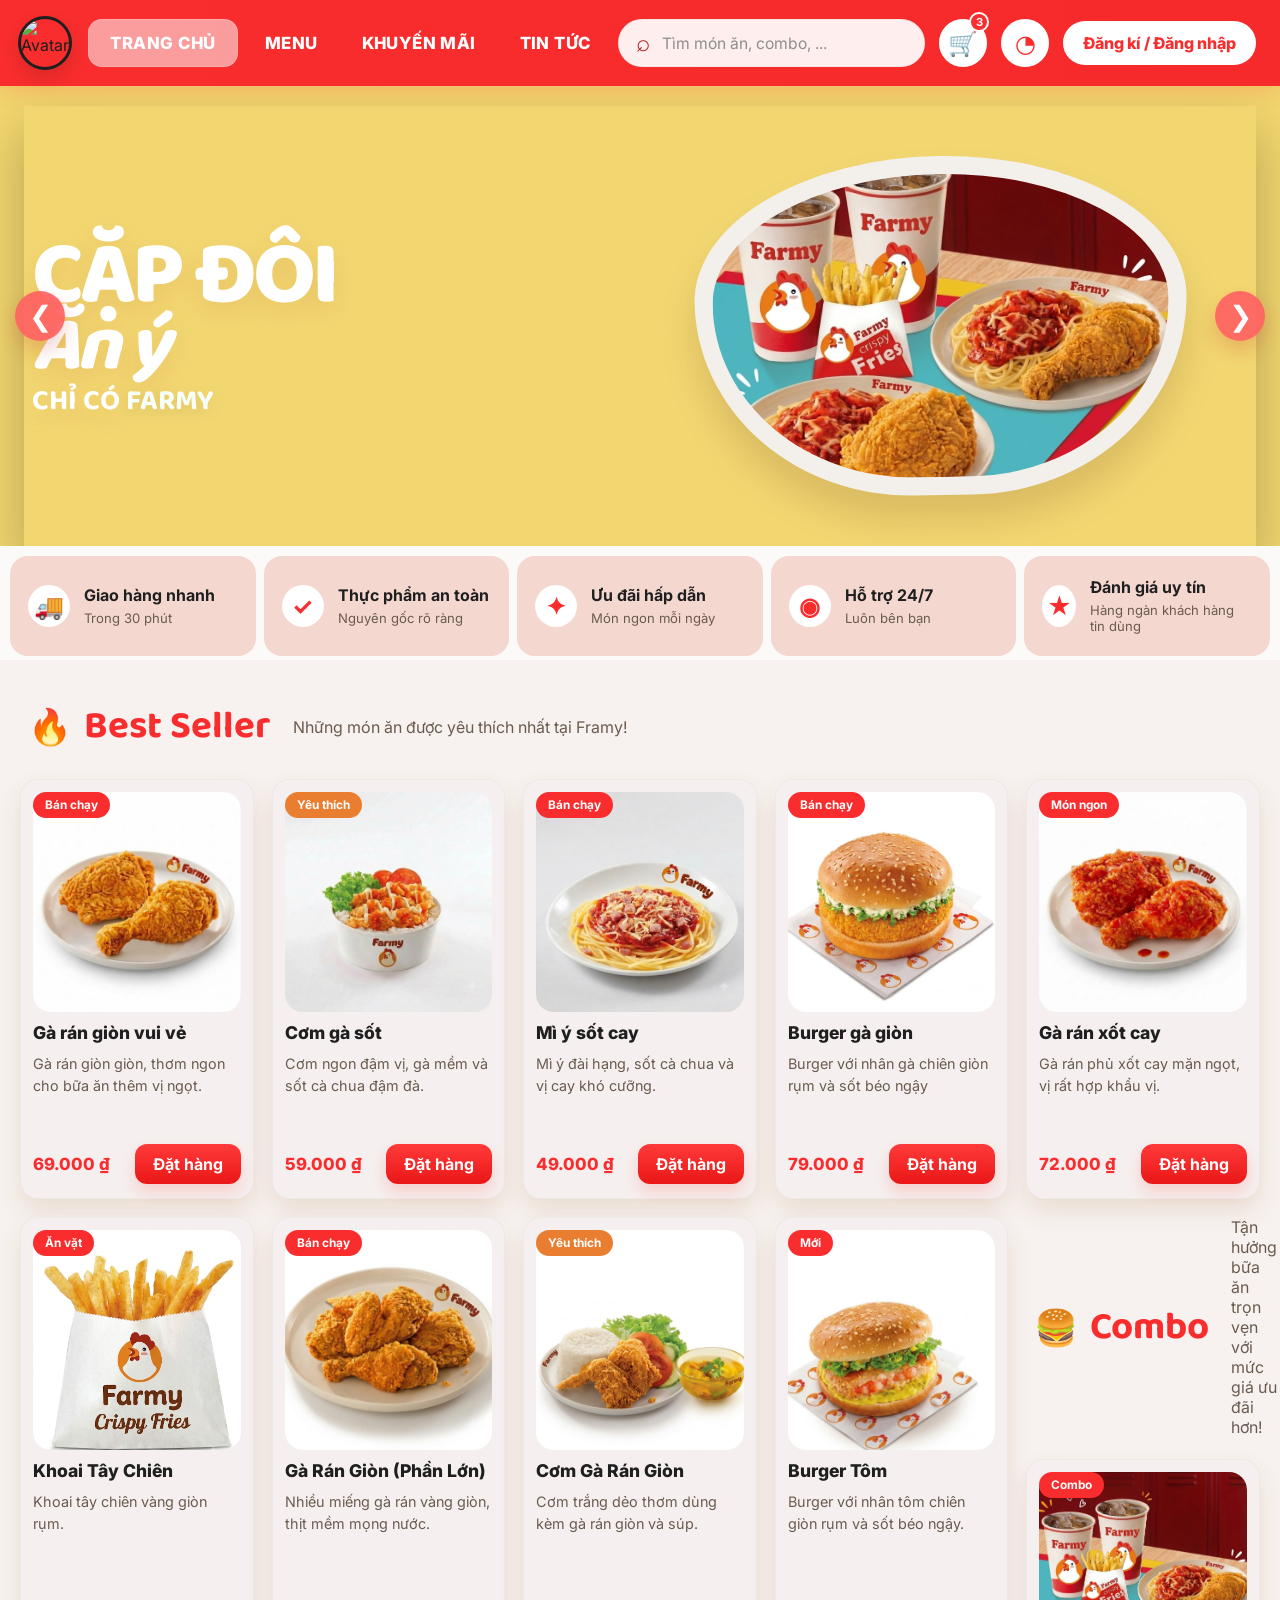
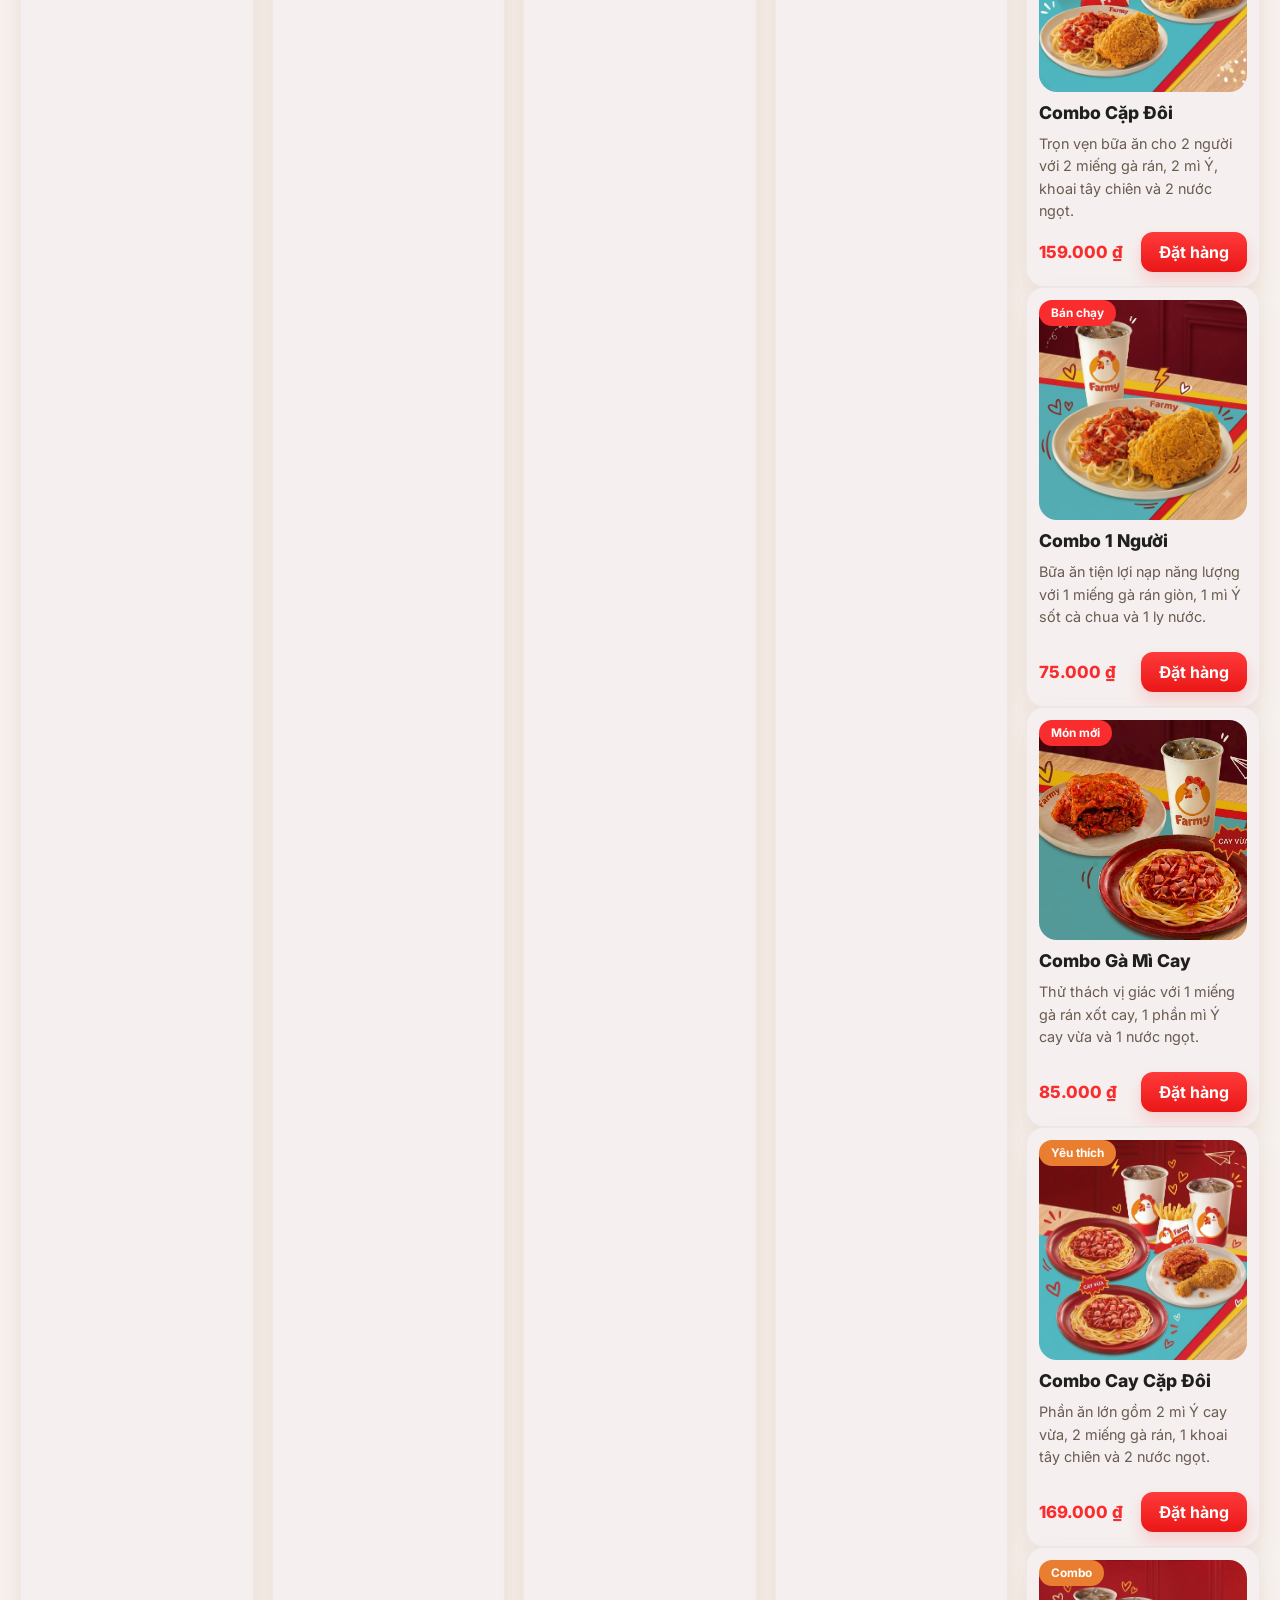
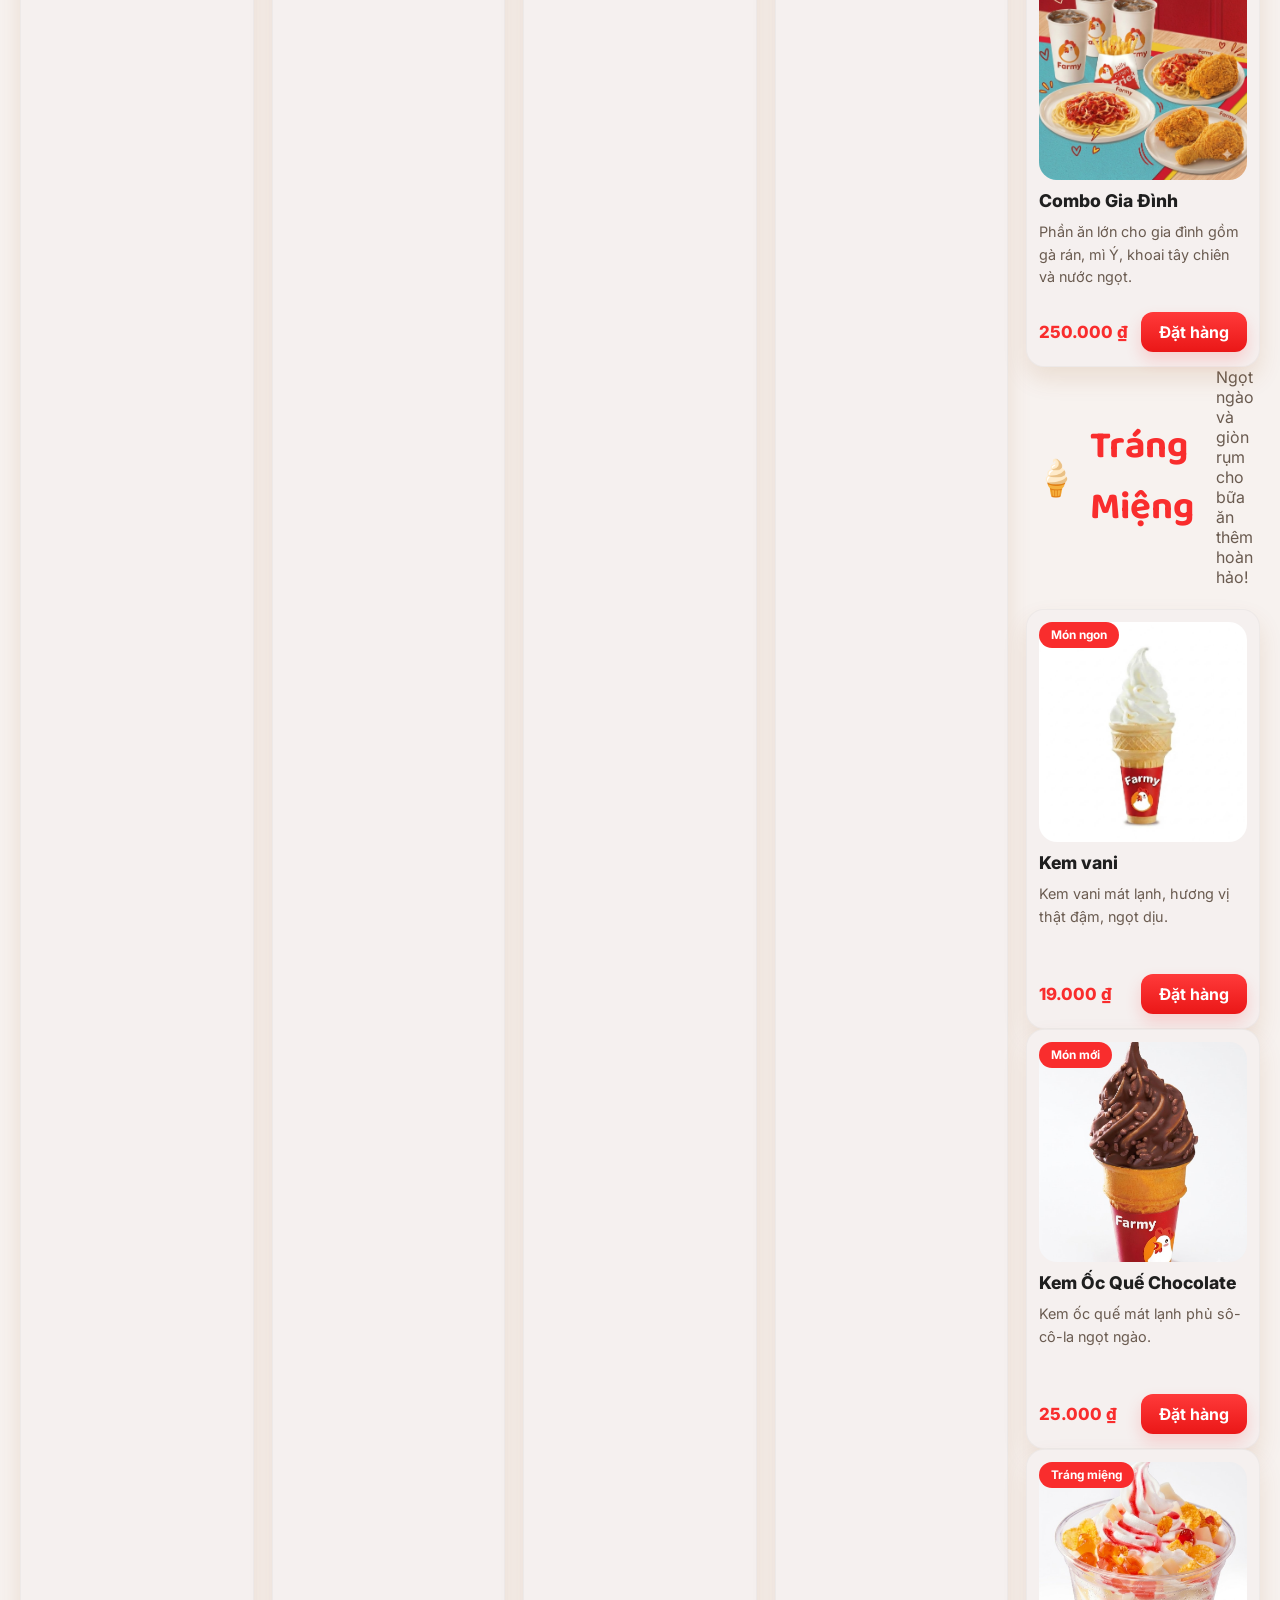
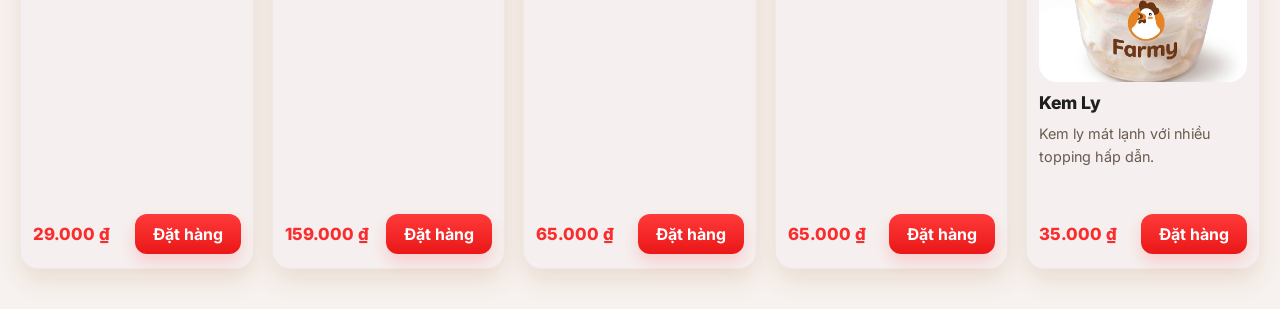
==== commit 7b094edd: "Bo sung menu" ====
--- a/test.html
+++ b/test.html
@@ -199,28 +199,7 @@
               </div>
             </article>
 
-            <article class="product-card">
-              <span class="tag tag-hot">Món ngon</span>
-              <img src="./assets/images/NguyenThiThuyDuong_251230832/vanilla-ice-cream.jpg" alt="Kem vani" />
-              <h3>Kem vani</h3>
-              <p>Kem vani mát lạnh, hương vị thật đậm, ngọt dịu.</p>
-              <div class="card-footer">
-                <strong>19.000 ₫</strong>
-                <button>Đặt hàng</button>
-              </div>
-            </article>
-
-            <!-- Các món bổ sung từ hình ảnh -->
-            <article class="product-card">
-              <span class="tag tag-hot">Món mới</span>
-              <img src="./assets/images/NguyenThiThuyDuong_251230832/chocolate-ice-cream.jpg" alt="Kem Ốc Quế Chocolate" />
-              <h3>Kem Ốc Quế Chocolate</h3>
-              <p>Kem ốc quế mát lạnh phủ sô-cô-la ngọt ngào.</p>
-              <div class="card-footer">
-                <strong>25.000 ₫</strong>
-                <button>Đặt hàng</button>
-              </div>
-            </article>
+           
 
             <article class="product-card">
               <span class="tag tag-hot">Ăn vặt</span>
@@ -332,6 +311,45 @@
               </div>
             </article>
 
+            <section class="menu-category">
+            <div class="section-title">
+            <span class="title-icon">🍦</span>
+            <h2>Tráng Miệng</h2>
+            <p>Ngọt ngào và giòn rụm cho bữa ăn thêm hoàn hảo!</p>
+            </div>
+
+           <article class="product-card">
+              <span class="tag tag-hot">Món ngon</span>
+              <img src="./assets/images/NguyenThiThuyDuong_251230832/vanilla-ice-cream.jpg" alt="Kem vani" />
+              <h3>Kem vani</h3>
+              <p>Kem vani mát lạnh, hương vị thật đậm, ngọt dịu.</p>
+              <div class="card-footer">
+                <strong>19.000 ₫</strong>
+                <button>Đặt hàng</button>
+              </div>
+            </article>
+
+            <article class="product-card">
+              <span class="tag tag-hot">Món mới</span>
+              <img src="./assets/images/NguyenThiThuyDuong_251230832/chocolate-ice-cream.jpg" alt="Kem Ốc Quế Chocolate" />
+              <h3>Kem Ốc Quế Chocolate</h3>
+              <p>Kem ốc quế mát lạnh phủ sô-cô-la ngọt ngào.</p>
+              <div class="card-footer">
+                <strong>25.000 ₫</strong>
+                <button>Đặt hàng</button>
+              </div>
+            </article>
+
+            <article class="product-card">
+              <span class="tag tag-hot">Tráng miệng</span>
+              <img src="./assets/images/NguyenThiThuyDuong_251230832/ice-cream-cup.jpg" alt="Kem Ly" />
+              <h3>Kem Ly</h3>
+              <p>Kem ly mát lạnh với nhiều topping hấp dẫn.</p>
+              <div class="card-footer">
+                <strong>35.000 ₫</strong>
+                <button>Đặt hàng</button>
+              </div>
+            </article>
           </div>
         </section>
       </main>
